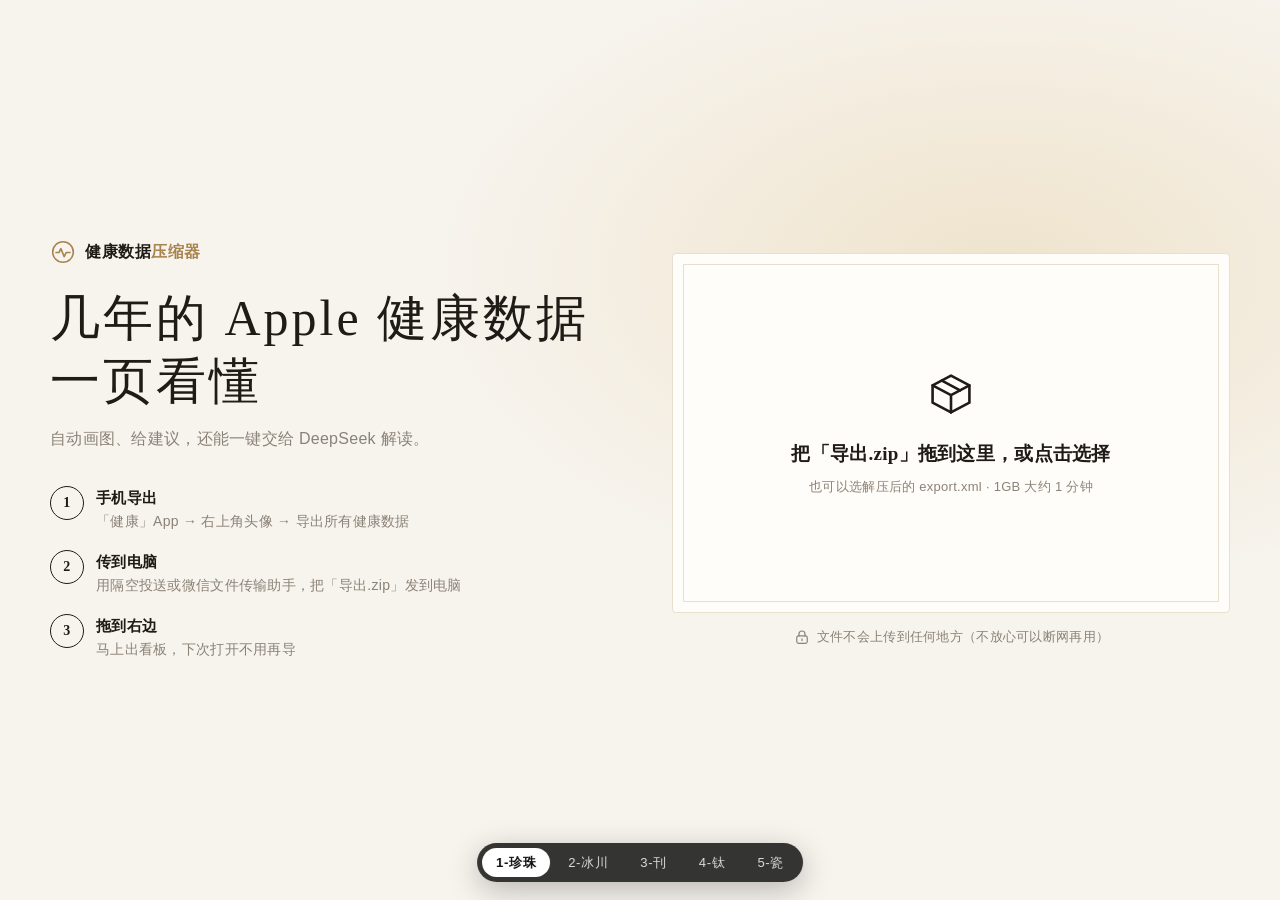
==== design/款式1-珍珠.html @ 2c6332db "图标全部换成自绘 SVG；颜色/字体抽成主题变量；建议区规律卡移到左栏补空白；design/ 出 5 款浅色风格预览（珍珠/冰川/刊/钛/瓷） Co-Authored-By: Claude Opus " ====
<!DOCTYPE html>
<html lang="zh-CN">
<head>
<meta charset="UTF-8">
<meta name="viewport" content="width=device-width, initial-scale=1">
<title>健康数据压缩器 · 我的健康看板</title>
<style>
  /* 主题变量：换风格只改这一段（design/ 里的 5 款就是覆盖这些变量和少量结构） */
  :root {
    --bg:#f5f5f7; --panel:#fff; --tile:#f5f5f7; --ink:#1d1d1f; --sub:#6e6e73; --mute:#aeaeb2; --line:#e5e5ea;
    --accent:#ff2d55; --on-accent:#fff; --accent-soft:#ffe8ee; --accent-ink:#d6204a;
    --data:#2f6fdb; --good:#1f9d55; --good-ink:#177a43; --good-soft:#e3f4ea; --warn:#f0a020; --bad:#d4382c; --bad-ink:#c0352b; --bad-soft:#fde8e6;
    --grid:#e2e2e8; --band:rgba(255,255,255,.7); --track:#e2e2e8; --flat-soft:#e9e9ee;
    --r:16px; --r2:12px; --rb:9px; --shadow:0 1px 3px rgba(0,0,0,.05); --border:0 solid transparent;
    --font:-apple-system,BlinkMacSystemFont,"PingFang SC","Microsoft YaHei",sans-serif;
    --display:var(--font); --num:var(--font); --num-w:700; --h-w:700;
    --topbg:rgba(245,245,247,.88); --side-bg:#fff; --side:248px; --tip:#1d1d1f;
  }
  * { box-sizing:border-box; }
  html { scroll-behavior:smooth; }
  body { margin:0; background:var(--bg); color:var(--ink); font:14px/1.6 var(--font); -webkit-font-smoothing:antialiased; }
  .hide { display:none !important; }
  .ic { display:inline-block; width:18px; height:18px; fill:none; stroke:currentColor; stroke-width:1.6; stroke-linecap:round; stroke-linejoin:round; flex:none; vertical-align:-4px; }
  .logo { display:flex; align-items:center; gap:9px; font-size:16px; font-weight:var(--h-w); letter-spacing:.5px; font-family:var(--display); }
  .logo .ic { width:26px; height:26px; color:var(--accent); stroke-width:1.5; }
  .logo span { color:var(--accent); }
  .num { font-family:var(--num); font-variant-numeric:tabular-nums; }
  button, .btn { font:inherit; font-weight:600; border:1px solid var(--accent); border-radius:var(--rb); padding:8px 16px; cursor:pointer; background:var(--accent); color:var(--on-accent); text-decoration:none; white-space:nowrap; display:inline-flex; align-items:center; gap:7px; }
  .btn.ghost, button.ghost { background:transparent; color:var(--ink); border-color:var(--line); }
  button .ic, .btn .ic { width:16px; height:16px; }
  select { font:inherit; padding:6px 10px; border-radius:var(--rb); border:1px solid var(--line); background:var(--panel); color:var(--ink); }
  .eb { display:none; }

  /* ---------- 导入页：左边说明，右边拖放区 ---------- */
  #landing { min-height:100vh; display:grid; place-items:center; padding:40px; background:var(--bg); }
  .land { width:min(1180px,100%); display:grid; grid-template-columns:1fr 1fr; gap:64px; align-items:center; }
  .land h1 { font-size:42px; line-height:1.25; margin:22px 0 14px; letter-spacing:.5px; font-family:var(--display); font-weight:var(--h-w); }
  .lead { color:var(--sub); font-size:16px; margin:0 0 34px; }
  .steps { margin:0; padding:0; list-style:none; counter-reset:s; display:grid; gap:18px; }
  .steps li { counter-increment:s; display:grid; grid-template-columns:32px 1fr; gap:14px; color:var(--sub); }
  .steps li::before { content:counter(s); width:32px; height:32px; border-radius:50%; border:1px solid var(--accent); color:var(--accent); display:grid; place-items:center; font-weight:600; font-family:var(--num); }
  .steps b { color:var(--ink); display:block; font-size:15px; }
  #drop { border:1.5px dashed var(--line); border-radius:var(--r); min-height:360px; display:grid; place-content:center; justify-items:center; text-align:center; gap:8px; cursor:pointer; transition:.2s; background:var(--panel); padding:30px; box-shadow:var(--shadow); }
  #drop:hover, #drop.over { border-color:var(--accent); background:var(--accent-soft); }
  #drop .ic { width:52px; height:52px; stroke-width:1.2; color:var(--accent); margin-bottom:8px; }
  #drop .big { font-size:19px; font-weight:600; }
  #drop .small { color:var(--sub); font-size:13px; }
  .privacy { font-size:13px; color:var(--sub); text-align:center; margin-top:14px; display:flex; justify-content:center; align-items:center; gap:6px; }
  .privacy a { color:var(--ink); }
  .err { color:var(--bad-ink); background:var(--bad-soft); border-radius:var(--r2); padding:14px 18px; margin-top:14px; display:none; }
  #prog { background:var(--panel); border:var(--border); border-radius:var(--r); padding:28px; box-shadow:var(--shadow); }
  #prog h2 { margin:0; font-size:18px; }
  .bar { height:6px; background:var(--track); border-radius:3px; overflow:hidden; margin:16px 0 8px; }
  .bar i { display:block; height:100%; width:0; background:var(--accent); transition:width .2s; }
  #progText { font-size:13px; color:var(--sub); font-variant-numeric:tabular-nums; }

  /* ---------- 看板：左侧栏 + 右侧主区 ---------- */
  #result { display:grid; grid-template-columns:var(--side) 1fr; min-height:100vh; }
  .side { position:sticky; top:0; height:100vh; background:var(--side-bg); border-right:1px solid var(--line); padding:24px 16px; display:flex; flex-direction:column; gap:26px; }
  .side nav { display:grid; gap:2px; }
  .side nav a { display:flex; align-items:center; gap:11px; padding:9px 12px; border-radius:var(--rb); color:var(--sub); text-decoration:none; font-weight:500; transition:.15s; }
  .side nav a:hover { color:var(--ink); background:var(--tile); }
  .side nav a.on { background:var(--accent-soft); color:var(--accent-ink); font-weight:600; }
  .side-foot { margin-top:auto; display:grid; gap:14px; }
  .stats { display:grid; grid-template-columns:1fr 1fr; gap:8px; }
  .stat { background:var(--tile); border-radius:var(--r2); padding:8px 10px; }
  .stat .v { font-size:16px; font-weight:var(--num-w); font-family:var(--num); font-variant-numeric:tabular-nums; }
  .stat .l { font-size:11px; color:var(--sub); }
  .memo { display:grid; gap:4px; font-size:12px; color:var(--sub); }
  .memo span { display:flex; gap:6px; align-items:flex-start; }
  .memo .ic { width:14px; height:14px; margin-top:2px; }
  .memo a { color:var(--ink); font-weight:600; }

  .main { min-width:0; padding:0 28px 40px; }
  .top { position:sticky; top:0; z-index:5; display:flex; justify-content:space-between; align-items:center; gap:20px; padding:18px 0 14px; background:var(--topbg); backdrop-filter:blur(14px); -webkit-backdrop-filter:blur(14px); }
  .tt { font-size:22px; margin:0; font-family:var(--display); font-weight:var(--h-w); }
  .top .sub { color:var(--sub); font-size:13px; }
  .tools { display:flex; align-items:center; gap:10px; }
  .range { display:flex; align-items:center; gap:8px; color:var(--sub); }
  section.card { background:var(--panel); border:var(--border); border-radius:var(--r); padding:22px 24px; margin-bottom:18px; box-shadow:var(--shadow); scroll-margin-top:80px; }
  .sh { display:flex; align-items:baseline; gap:14px; flex-wrap:wrap; margin-bottom:16px; }
  h2 { font-size:17px; margin:0; font-family:var(--display); font-weight:var(--h-w); }
  .cap { font-size:12px; color:var(--sub); }
  .duo { display:grid; grid-template-columns:2fr 1fr; gap:18px; }
  .duo:has(#sec-sleep.hide), .duo:has(#sec-train.hide) { grid-template-columns:1fr; }

  /* 建议 */
  #advice h3 { font-size:13px; color:var(--sub); font-weight:600; margin:0 0 10px; }
  .adv { display:grid; grid-template-columns:1fr 340px; gap:20px; align-items:start; }
  .adv-main { display:grid; gap:18px; min-width:0; }
  .row3 { display:grid; grid-template-columns:repeat(auto-fit,minmax(220px,1fr)); gap:12px; }
  .ad { background:var(--tile); border-radius:var(--r2); padding:16px 18px; border-left:3px solid var(--mute); }
  .ad.bad { border-left-color:var(--bad); background:var(--bad-soft); }
  .ad.warn { border-left-color:var(--warn); }
  .ad.pat { border-left-color:var(--data); }
  .adt { font-weight:600; font-size:15px; display:flex; align-items:center; gap:7px; }
  .adt .ic { color:var(--data); }
  .ad.bad .adt .ic { color:var(--bad); }
  .adb { font-size:28px; font-weight:var(--num-w); font-family:var(--num); font-variant-numeric:tabular-nums; margin-top:4px; line-height:1.3; }
  .ads { font-size:12px; color:var(--sub); }
  .ada { font-size:13px; margin-top:12px; display:flex; gap:7px; align-items:flex-start; }
  .ada .ic { width:15px; height:15px; margin-top:2px; color:var(--accent); }
  .gg { position:relative; height:6px; background:var(--track); border-radius:3px; margin:14px 0 24px; }
  .gg i { position:absolute; left:0; top:0; bottom:0; background:var(--warn); border-radius:3px; }
  .gg b { position:absolute; top:-5px; width:2px; height:16px; background:var(--good); }
  .gg span { position:absolute; top:12px; transform:translateX(-50%); font-size:11px; color:var(--good-ink); white-space:nowrap; }
  .adv-side { display:grid; gap:18px; align-content:start; }
  .li { display:grid; grid-template-columns:8px 1fr auto; gap:10px; align-items:center; padding:10px 12px; background:var(--tile); border-radius:var(--r2); margin-bottom:6px; }
  .li > i { width:7px; height:7px; border-radius:50%; background:var(--warn); }
  .li.good > i { background:var(--good); }
  .li b { display:block; font-size:13px; font-weight:600; }
  .li span { font-size:12px; color:var(--sub); }
  .li em { font-style:normal; font-weight:var(--num-w); font-family:var(--num); font-variant-numeric:tabular-nums; }
  .li.good em { color:var(--good-ink); }
  .pats { display:grid; grid-template-columns:repeat(auto-fit,minmax(300px,1fr)); gap:12px; }
  .pg { display:grid; grid-template-columns:auto 1fr 1fr; gap:6px 10px; align-items:center; margin-top:10px; font-size:13px; }
  .pg .dl { display:block; font-size:11px; color:var(--data); font-weight:600; }
  .pg b { font-size:12px; color:var(--sub); font-weight:500; }
  .pb { position:relative; height:22px; background:var(--track); border-radius:5px; overflow:hidden; }
  .pb i { position:absolute; left:0; top:0; bottom:0; background:var(--mute); }
  .pb.win i { background:var(--data); }
  .pb em { position:absolute; left:8px; top:2px; font-style:normal; font-weight:600; font-size:12px; color:#fff; text-shadow:0 0 3px rgba(0,0,0,.3); font-family:var(--num); }

  /* 趋势 */
  .lg { display:inline-flex; align-items:center; gap:6px; margin-right:12px; }
  .lg i { display:inline-block; width:20px; }
  .l-thick { border-top:3px solid var(--data); }
  .l-thin { border-top:1.5px solid var(--data); opacity:.4; }
  .l-dash { border-top:2px dashed var(--good); }
  .trends { display:grid; grid-template-columns:repeat(3,minmax(0,1fr)); gap:12px; }
  .m { background:var(--tile); border-radius:var(--r2); padding:16px 16px 6px; min-width:0; }
  .mh { display:flex; justify-content:space-between; align-items:flex-start; gap:8px; }
  .mh b { font-size:15px; font-weight:600; }
  .u { font-size:12px; color:var(--sub); margin-left:6px; }
  .badge { font-size:12px; font-weight:600; padding:2px 9px; border-radius:20px; white-space:nowrap; }
  .badge.good { background:var(--good-soft); color:var(--good-ink); }
  .badge.bad { background:var(--bad-soft); color:var(--bad-ink); }
  .badge.flat { background:var(--flat-soft); color:var(--sub); }
  .big { font-size:28px; font-weight:var(--num-w); font-family:var(--num); font-variant-numeric:tabular-nums; margin:6px 0 2px; line-height:1.3; }
  .big span { font-size:12px; font-weight:400; color:var(--sub); margin-left:6px; font-family:var(--font); }
  .big small { display:block; font-size:12px; font-weight:400; color:var(--sub); font-family:var(--font); }
  .plot, #sleepPlot { width:100%; }
  svg { display:block; overflow:visible; }
  svg .ax { font-size:11px; fill:var(--sub); font-family:var(--font); }
  svg .yr { font-size:12px; font-weight:600; fill:var(--ink); font-family:var(--num); }
  svg .nd { font-size:12px; fill:var(--mute); }
  .tgl { font-size:12px; color:var(--good-ink); display:flex; align-items:center; gap:6px; margin-top:2px; }
  .tgl i { width:18px; border-top:2px dashed var(--good); }

  /* 训练 */
  .tr { display:grid; grid-template-columns:92px 1fr auto; align-items:center; gap:10px; padding:6px 0; font-size:13px; }
  .tb { height:10px; background:var(--tile); border-radius:5px; overflow:hidden; }
  .tb i { display:block; height:100%; background:var(--data); border-radius:5px; }
  .tv { color:var(--sub); font-size:12px; font-variant-numeric:tabular-nums; }
  .tv b { color:var(--ink); font-family:var(--num); }

  /* AI */
  .ai { display:grid; grid-template-columns:1fr auto; gap:16px; align-items:center; }
  .btns { display:flex; flex-wrap:wrap; gap:10px; }
  .opts { display:flex; flex-wrap:wrap; gap:10px 22px; align-items:center; margin-bottom:12px; }
  .opts label { display:flex; align-items:center; gap:6px; cursor:pointer; }
  details { margin-top:14px; }
  summary { cursor:pointer; color:var(--sub); margin-bottom:12px; }
  textarea { width:100%; height:320px; font:12px/1.5 ui-monospace,Menlo,monospace; border:1px solid var(--line); border-radius:var(--r2); padding:12px; resize:vertical; background:var(--tile); color:var(--ink); }
  #tip { position:fixed; display:none; pointer-events:none; background:var(--tip); color:#fff; font-size:12px; line-height:1.6; padding:7px 11px; border-radius:8px; z-index:9; box-shadow:0 4px 14px rgba(0,0,0,.18); }

  /* 窄屏退回单栏 */
  @media (max-width:1100px) {
    .land, .adv, .duo, .ai, .pats { grid-template-columns:1fr; }
    .trends { grid-template-columns:repeat(auto-fill,minmax(320px,1fr)); }
    #result { display:block; }
    .side { position:static; height:auto; flex-direction:row; flex-wrap:wrap; align-items:center; border-right:0; border-bottom:1px solid var(--line); }
    .side nav { display:none; }
    .side-foot { margin:0; }
    .top { position:static; flex-wrap:wrap; }
    .main { padding:0 14px 30px; }
  }
</style>
<style>
/* 款式 1 · 珍珠：象牙白 + 香槟金，宋体标题，Didot 数字，发丝线，不要阴影 */
:root {
  --bg:#f7f4ee; --panel:#fffdf9; --tile:#f6f1e8; --ink:#1f1b16; --sub:#8b8276; --mute:#cdc3b2; --line:#e8dfcf;
  --accent:#1f1b16; --on-accent:#f7f4ee; --accent-soft:#f1e8d8; --accent-ink:#8a6a3b;
  --data:#a8844f; --good:#5f7f5f; --good-ink:#4c6a4c; --good-soft:#e9eee3; --warn:#c79a55; --bad:#a0473a; --bad-ink:#8e3b30; --bad-soft:#f7ebe6;
  --grid:#eee6d8; --band:rgba(255,255,255,.6); --track:#ece4d6; --flat-soft:#f0ebe2;
  --r:4px; --r2:2px; --rb:0; --shadow:none; --border:1px solid var(--line);
  --display:"Songti SC","STSong","Noto Serif SC",serif; --num:"Didot","Bodoni 72",serif; --num-w:400; --h-w:600;
  --topbg:rgba(247,244,238,.92); --side-bg:#fffdf9; --tip:#1f1b16; --side:240px;
}
body { letter-spacing:.02em; }
.eb { display:block; width:100%; font:500 10px/1 "Avenir Next","Helvetica Neue",sans-serif; letter-spacing:.32em; text-transform:uppercase; color:var(--accent-ink); margin-bottom:2px; }
.logo { font-weight:600; }
.logo span, .logo .ic { color:var(--data); }
button, .btn { letter-spacing:.12em; font-weight:500; padding:9px 20px; }
.btn.ghost, button.ghost { border-color:var(--ink); }
.side { padding:34px 22px; }
.side nav a { border-radius:0; padding:10px 0 10px 14px; border-left:1px solid transparent; letter-spacing:.06em; }
.side nav a:hover { background:none; }
.side nav a.on { background:none; color:var(--ink); border-left-color:var(--data); }
.side nav a.on .ic { color:var(--data); }
.stat { background:none; border-top:1px solid var(--line); border-radius:0; padding:8px 0; }
.stat .v { font-size:20px; }
.main { padding:0 44px 56px; }
.top { padding:30px 0 22px; border-bottom:1px solid var(--line); margin-bottom:26px; }
.tt { font-size:30px; font-weight:500; letter-spacing:.08em; }
section.card { padding:34px 36px; margin-bottom:26px; }
h2 { font-size:22px; font-weight:500; letter-spacing:.06em; }
.sh { margin-bottom:24px; }
.ad { background:var(--panel); border:1px solid var(--line); border-top:2px solid var(--mute); padding:20px 22px; }
.ad.warn { border-top-color:var(--warn); }
.ad.bad { border-top-color:var(--bad); background:var(--bad-soft); }
.ad.pat { border-top-color:var(--data); }
.adt { font-family:var(--display); font-size:16px; font-weight:500; }
.adb { font-size:38px; }
.li { background:none; border-bottom:1px solid var(--line); border-radius:0; padding:12px 2px; margin:0; }
.m { background:var(--panel); border:1px solid var(--line); padding:20px 20px 8px; }
.mh b { font-family:var(--display); font-weight:500; font-size:16px; }
.big { font-size:36px; }
.badge { border-radius:0; letter-spacing:.06em; font-weight:500; }
.trends { gap:16px; }
.tb { height:4px; } .tb i { border-radius:0; }
.pb { border-radius:0; height:20px; }
#landing { background:radial-gradient(900px 520px at 78% 30%, #efe3cc 0, transparent 65%), var(--bg); }
.land h1 { font-size:50px; font-weight:500; letter-spacing:.06em; }
#drop { border:1px solid var(--line); outline:1px solid var(--line); outline-offset:-12px; }
</style>
</head>
<body>
<!-- 自己画的线条图标，currentColor 跟随文字颜色 -->
<svg width="0" height="0" style="position:absolute" aria-hidden="true"><defs>
  <symbol id="i-logo" viewBox="0 0 24 24"><circle cx="12" cy="12" r="9.5"/><path d="M5.5 12.5h2.8l1.7-3.6 3.1 7.4 1.8-3.8h3.6"/></symbol>
  <symbol id="i-advice" viewBox="0 0 24 24"><path d="M11 3.5l1.8 4.9 4.9 1.8-4.9 1.8L11 16.9l-1.8-4.9-4.9-1.8 4.9-1.8z"/><path d="M18 15.5v5M15.5 18h5"/></symbol>
  <symbol id="i-trend" viewBox="0 0 24 24"><path d="M4 4v16h16"/><path d="M7.5 15.5l3.5-4.2 3 2.6 5-6.4"/><path d="M15.4 7.5H19v3.6"/></symbol>
  <symbol id="i-sleep" viewBox="0 0 24 24"><path d="M19.5 14.6A8 8 0 0 1 9.4 4.5a8 8 0 1 0 10.1 10.1z"/><path d="M15.5 4h3.5l-3.5 4h3.5"/></symbol>
  <symbol id="i-train" viewBox="0 0 24 24"><path d="M12 3.5A8.5 8.5 0 1 1 3.5 12"/><path d="M12 7.2A4.8 4.8 0 1 1 7.2 12"/><circle cx="12" cy="12" r="1.2"/></symbol>
  <symbol id="i-ai" viewBox="0 0 24 24"><path d="M20 12a8 8 0 0 1-11.7 7.1L4 20l1-4.1A8 8 0 1 1 20 12z"/><path d="M12 8.2l.9 2.5 2.5.9-2.5.9-.9 2.5-.9-2.5-2.5-.9 2.5-.9z"/></symbol>
  <symbol id="i-box" viewBox="0 0 24 24"><path d="M3.5 8L12 3.5 20.5 8v8L12 20.5 3.5 16z"/><path d="M3.5 8L12 12.5 20.5 8M12 12.5v8"/><path d="M7.8 5.8l8.4 4.5"/></symbol>
  <symbol id="i-lock" viewBox="0 0 24 24"><rect x="5" y="10.5" width="14" height="10" rx="2.5"/><path d="M8 10.5V8a4 4 0 0 1 8 0v2.5M12 14.5v2.2"/></symbol>
  <symbol id="i-save" viewBox="0 0 24 24"><ellipse cx="12" cy="6" rx="7" ry="2.6"/><path d="M5 6v12c0 1.4 3.1 2.6 7 2.6s7-1.2 7-2.6V6M5 12c0 1.4 3.1 2.6 7 2.6s7-1.2 7-2.6"/></symbol>
  <symbol id="i-warn" viewBox="0 0 24 24"><path d="M12 4l9 15.5H3z"/><path d="M12 10v4.2M12 16.9v.1"/></symbol>
  <symbol id="i-go" viewBox="0 0 24 24"><path d="M5 12h13M13 7l5 5-5 5"/></symbol>
  <symbol id="i-pattern" viewBox="0 0 24 24"><path d="M4 20h16M7.5 20v-6M11.5 20V8M15.5 20v-8.5M19 20V5"/></symbol>
  <symbol id="i-copy" viewBox="0 0 24 24"><rect x="8.5" y="8.5" width="11" height="11" rx="2"/><path d="M15.5 8.5V6A1.5 1.5 0 0 0 14 4.5H6A1.5 1.5 0 0 0 4.5 6v8A1.5 1.5 0 0 0 6 15.5h2.5"/></symbol>
  <symbol id="i-ext" viewBox="0 0 24 24"><path d="M10.5 5H6a1 1 0 0 0-1 1v12a1 1 0 0 0 1 1h12a1 1 0 0 0 1-1v-4.5"/><path d="M14 4h6v6M20 4l-9 9"/></symbol>
  <symbol id="i-down" viewBox="0 0 24 24"><path d="M12 4v11M7.5 10.5L12 15l4.5-4.5M5 19.5h14"/></symbol>
  <symbol id="i-check" viewBox="0 0 24 24"><path d="M5 12.5l4.5 4.5L19 7.5"/></symbol>
  <symbol id="i-back" viewBox="0 0 24 24"><path d="M19 12H6M11 7l-5 5 5 5"/></symbol>
</defs></svg>

<!-- 导入页 -->
<div id="landing">
  <div class="land">
    <div>
      <div class="logo"><svg class="ic"><use href="#i-logo"/></svg><div>健康数据<span>压缩器</span></div></div>
      <h1>几年的 Apple 健康数据<br>一页看懂</h1>
      <p class="lead">自动画图、给建议，还能一键交给 DeepSeek 解读。</p>
      <ol class="steps">
        <li><div><b>手机导出</b>「健康」App → 右上角头像 → 导出所有健康数据</div></li>
        <li><div><b>传到电脑</b>用隔空投送或微信文件传输助手，把「导出.zip」发到电脑</div></li>
        <li><div><b>拖到右边</b>马上出看板，下次打开不用再导</div></li>
      </ol>
    </div>
    <div>
      <div id="pick">
        <div id="drop">
          <svg class="ic"><use href="#i-box"/></svg>
          <div class="big">把「导出.zip」拖到这里，或点击选择</div>
          <div class="small">也可以选解压后的 export.xml · 1GB 大约 1 分钟</div>
        </div>
        <input type="file" id="file" accept=".zip,.xml" hidden>
        <div class="privacy"><svg class="ic"><use href="#i-lock"/></svg>文件不会上传到任何地方（不放心可以断网再用）</div>
        <div class="privacy hide" id="back"><a href="#" id="backLink"><svg class="ic"><use href="#i-back"/></svg> 不换了，回到上次的看板</a></div>
      </div>
      <div class="hide" id="prog">
        <h2>正在读取…</h2>
        <div class="bar"><i id="barI"></i></div>
        <div id="progText">准备中</div>
      </div>
      <div class="err" id="err"></div>
    </div>
  </div>
</div>

<!-- 看板 -->
<div id="result" class="hide">
  <aside class="side">
    <div class="logo"><svg class="ic"><use href="#i-logo"/></svg><div>健康数据<span>压缩器</span></div></div>
    <nav id="nav">
      <a href="#sec-advice" class="on"><svg class="ic"><use href="#i-advice"/></svg><span>给你的建议</span></a>
      <a href="#sec-trend"><svg class="ic"><use href="#i-trend"/></svg><span>这几年的变化</span></a>
      <a href="#sec-sleep"><svg class="ic"><use href="#i-sleep"/></svg><span>几点睡几点醒</span></a>
      <a href="#sec-train"><svg class="ic"><use href="#i-train"/></svg><span>常做的训练</span></a>
      <a href="#sec-ai"><svg class="ic"><use href="#i-ai"/></svg><span>让 AI 解读</span></a>
    </nav>
    <div class="side-foot">
      <div class="stats" id="stats"></div>
      <div class="memo" id="memo"></div>
    </div>
  </aside>

  <main class="main">
    <header class="top">
      <div><div class="eb">Health Report</div><h1 class="tt">我的健康看板</h1><div class="sub" id="who"></div></div>
      <div class="tools">
        <label class="range">时间范围 <select id="optRange">
          <option value="0">全部</option><option value="3">最近 3 年</option>
          <option value="2">最近 2 年</option><option value="1">最近 1 年</option>
        </select></label>
        <button id="copyTop"><svg class="ic"><use href="#i-copy"/></svg>复制给 AI</button>
        <a class="btn ghost" href="https://chat.deepseek.com/" target="_blank" rel="noopener">打开 DeepSeek<svg class="ic"><use href="#i-ext"/></svg></a>
      </div>
    </header>

    <section class="card" id="sec-advice">
      <div class="sh"><div class="eb">01 · Advice</div><h2>给你的建议</h2><span class="cap">按你的数据和常见健康建议自动算出，不联网，不是医疗诊断</span></div>
      <div id="advice"></div>
    </section>

    <section class="card" id="sec-trend">
      <div class="sh"><div class="eb">02 · Trends</div><h2>这几年的变化</h2>
        <span class="cap"><span class="lg"><i class="l-thick"></i>走势（3 个月平均）</span><span class="lg"><i class="l-thin"></i>每月</span><span class="lg"><i class="l-dash"></i>建议值</span>图下数字 = 全年平均 · 鼠标移上去看每个月</span></div>
      <div class="trends" id="trends"></div>
    </section>

    <div class="duo">
      <section class="card" id="sec-sleep">
        <div class="sh"><div class="eb">03 · Sleep</div><h2>几点睡、几点醒</h2><span class="cap">每根柱子 = 那个月平均从几点睡到几点醒，越整齐越规律</span></div>
        <div id="sleepPlot"></div>
      </section>
      <section class="card" id="sec-train">
        <div class="sh"><div class="eb">04 · Training</div><h2>常做的训练</h2></div>
        <div id="train"></div>
      </section>
    </div>

    <section class="card" id="sec-ai">
      <div class="ai">
        <div><div class="eb">05 · AI</div><h2>让 AI 帮你解读</h2><div class="cap">上面的数据已经整理成一段文字，复制后粘贴给 DeepSeek，它会按固定格式写解读</div></div>
        <div class="btns">
          <button id="copy"><svg class="ic"><use href="#i-copy"/></svg>复制给 AI 的文字</button>
          <a class="btn ghost" href="https://chat.deepseek.com/" target="_blank" rel="noopener">打开 DeepSeek<svg class="ic"><use href="#i-ext"/></svg></a>
          <button class="ghost" id="save"><svg class="ic"><use href="#i-down"/></svg>下载为 txt</button>
        </div>
      </div>
      <details>
        <summary>看看这段文字 · <span id="size"></span></summary>
        <div class="opts">
          <label>明细 <select id="optGran"><option value="month">按月</option><option value="week">按周</option></select></label>
          <label><input type="checkbox" id="optFull"> 全部指标</label>
          <label><input type="checkbox" id="optProfile" checked> 带上性别和年龄</label>
          <label><input type="checkbox" id="optPrompt" checked> 附上分析要求</label>
        </div>
        <textarea id="out" readonly></textarea>
      </details>
    </section>
  </main>
</div>
<div id="tip"></div>
<div id="pickTheme" style="position:fixed;left:50%;bottom:18px;transform:translateX(-50%);z-index:20;display:flex;gap:4px;padding:5px;border-radius:999px;background:rgba(20,20,20,.86);backdrop-filter:blur(10px);font:13px/1 -apple-system,'PingFang SC',sans-serif;box-shadow:0 8px 30px rgba(0,0,0,.25)"><a href="%E6%AC%BE%E5%BC%8F1-%E7%8F%8D%E7%8F%A0.html" style="padding:8px 14px;border-radius:999px;text-decoration:none;letter-spacing:.05em;background:#fff;color:#111;font-weight:600">1-珍珠</a><a href="%E6%AC%BE%E5%BC%8F2-%E5%86%B0%E5%B7%9D.html" style="padding:8px 14px;border-radius:999px;text-decoration:none;letter-spacing:.05em;color:#ddd">2-冰川</a><a href="%E6%AC%BE%E5%BC%8F3-%E5%88%8A.html" style="padding:8px 14px;border-radius:999px;text-decoration:none;letter-spacing:.05em;color:#ddd">3-刊</a><a href="%E6%AC%BE%E5%BC%8F4-%E9%92%9B.html" style="padding:8px 14px;border-radius:999px;text-decoration:none;letter-spacing:.05em;color:#ddd">4-钛</a><a href="%E6%AC%BE%E5%BC%8F5-%E7%93%B7.html" style="padding:8px 14px;border-radius:999px;text-decoration:none;letter-spacing:.05em;color:#ddd">5-瓷</a></div>

<script>
// CORE-BEGIN 解析与汇总（不碰 DOM，可在 Node 里测试）
const HD = (() => {
  // 取「每天平均」的指标
  const AVG = {
    HKQuantityTypeIdentifierRestingHeartRate: 'rhr',
    HKQuantityTypeIdentifierHeartRateVariabilitySDNN: 'hrv',
    HKQuantityTypeIdentifierWalkingHeartRateAverage: 'whr',
    HKQuantityTypeIdentifierVO2Max: 'vo2',
    HKQuantityTypeIdentifierHeartRateRecoveryOneMinute: 'hrr',
    HKQuantityTypeIdentifierRespiratoryRate: 'resp',
    HKQuantityTypeIdentifierOxygenSaturation: 'spo2',
    HKQuantityTypeIdentifierAppleSleepingWristTemperature: 'wtemp',
    HKQuantityTypeIdentifierBodyMass: 'weight',
    HKQuantityTypeIdentifierBodyFatPercentage: 'fat',
  };
  // 取「每天累加」的指标：手机和手表会重复记录，按来源分别累加后取最大的那个
  const SUM = {
    HKQuantityTypeIdentifierStepCount: 'steps',
    HKQuantityTypeIdentifierActiveEnergyBurned: 'kcalR',
    HKQuantityTypeIdentifierAppleExerciseTime: 'exR',
    HKQuantityTypeIdentifierTimeInDaylight: 'daylight',
  };
  const ASLEEP = new Set(['AsleepCore', 'AsleepDeep', 'AsleepREM', 'AsleepUnspecified', 'Asleep']);

  // core = 默认只放这些；hint 写在「每年平均」里，人和 AI 都能看懂
  const COLS = [
    { k: 'rhr', core: 1, label: '静息心率', unit: '次/分', d: 1, hint: '越低越好' },
    { k: 'hrv', core: 1, label: 'HRV', unit: '毫秒', d: 0, hint: '越高越好，反映身体恢复' },
    { k: 'whr', label: '步行心率', unit: '次/分', d: 1, hint: '越低越好' },
    { k: 'vo2', core: 1, label: '最大摄氧量', unit: '毫升/公斤/分', d: 1, hint: '心肺耐力，越高越好' },
    { k: 'hrr', label: '心率恢复', unit: '次/分', d: 0, hint: '运动后 1 分钟心率降多少，越大越好' },
    { k: 'sleep', core: 1, label: '睡眠', unit: '小时/晚', d: 1, hint: '真正睡着的时长' },
    { k: 'deep', core: 1, label: '深睡', unit: '分钟/晚', d: 0 },
    { k: 'rem', label: 'REM睡眠', unit: '分钟/晚', d: 0 },
    { k: 'awake', label: '夜醒', unit: '分钟/晚', d: 0 },
    { k: 'bed', core: 1, label: '入睡', fmt: 'clock', hint: '平均时刻' },
    { k: 'wake', core: 1, label: '醒来', fmt: 'clock', hint: '平均时刻' },
    { k: 'bedSd', core: 1, src: 'bed', agg: 'sd', label: '入睡波动', unit: '分钟', d: 0, hint: '越小作息越规律' },
    { k: 'steps', core: 1, label: '步数', unit: '步/天', d: 0 },
    { k: 'kcal', label: '活动能量', unit: '千卡/天', d: 0, hint: '红环' },
    { k: 'ex', core: 1, label: '锻炼', unit: '分钟/天', d: 0, hint: '绿环，中等强度以上' },
    { k: 'stand', label: '站立', unit: '小时/天', d: 1, hint: '蓝环' },
    { k: 'daylight', label: '日照', unit: '分钟/天', d: 0 },
    { k: 'wkN', core: 1, agg: 'rate', label: '训练', unit: '次/周', d: 1 },
    { k: 'wkMin', agg: 'rate', label: '训练时长', unit: '分钟/周', d: 0 },
    { k: 'resp', label: '呼吸率', unit: '次/分', d: 1 },
    { k: 'spo2', label: '血氧', unit: '%', d: 1 },
    { k: 'wtemp', label: '腕温偏差', unit: '°C', d: 2, hint: '相对个人基线' },
    { k: 'weight', core: 1, label: '体重', unit: '公斤', d: 1 },
    { k: 'fat', label: '体脂率', unit: '%', d: 1 },
  ];
  const DATA_KEYS = ['rhr', 'hrv', 'sleep', 'steps', 'kcal', 'ex', 'vo2', 'weight'];
  const WATCH_KEYS = ['rhr', 'hrv', 'sleep', 'kcal', 'ex', 'stand', 'wkN'];

  const WORKOUT = {
    Running: '跑步', Walking: '步行', Cycling: '骑行', Hiking: '徒步', Swimming: '游泳', Yoga: '瑜伽', Pilates: '普拉提',
    TraditionalStrengthTraining: '力量训练', FunctionalStrengthTraining: '功能性力量训练', CoreTraining: '核心训练',
    HighIntensityIntervalTraining: '高强度间歇训练', MixedCardio: '混合有氧', Elliptical: '椭圆机', Rowing: '划船',
    StairClimbing: '爬楼梯', Stairs: '爬楼梯', JumpRope: '跳绳', Dance: '舞蹈', SocialDance: '舞蹈', CardioDance: '有氧舞蹈',
    Badminton: '羽毛球', Basketball: '篮球', Soccer: '足球', TableTennis: '乒乓球', Tennis: '网球', Golf: '高尔夫',
    MindAndBody: '身心训练', Flexibility: '柔韧训练', Cooldown: '放松整理', Boxing: '拳击', Kickboxing: '搏击',
    MartialArts: '武术', Climbing: '攀岩', SnowSports: '雪上运动', DownhillSkiing: '滑雪', Snowboarding: '单板滑雪',
    Taichi: '太极', SwimBikeRun: '铁人三项', Barre: '芭蕾塑形', Other: '其他',
  };

  function attr(line, name) {
    const k = ' ' + name + '="';
    const i = line.indexOf(k);
    if (i < 0) return null;
    const s = i + k.length;
    return line.slice(s, line.indexOf('"', s));
  }
  // "2023-01-01 23:30:00 +0800" → 按当地钟面时间算的毫秒数（不做时区换算，出差时也按当地作息算）
  function wall(s) {
    return Date.UTC(+s.slice(0, 4), +s.slice(5, 7) - 1, +s.slice(8, 10), +s.slice(11, 13), +s.slice(14, 16), +s.slice(17, 19));
  }
  const iso = t => new Date(t).toISOString().slice(0, 10);
  const dayMs = 864e5;

  function conv(key, unit, v) {
    if (key === 'spo2' || key === 'fat') return v <= 1.5 ? v * 100 : v;
    if (key === 'weight') return unit === 'lb' ? v * 0.45359237 : unit === 'g' ? v / 1000 : v;
    if (key === 'kcalR') return unit === 'kJ' ? v / 4.184 : v;
    if (key === 'wtemp') return unit === 'degF' ? v * 5 / 9 : v;
    return v;
  }

  // ---------- 读文件：zip 里直接流式解压 export.xml，不需要先解压 ----------
  async function view(file, a, b) { return new DataView(await file.slice(a, b).arrayBuffer()); }

  async function openExport(file) {
    const head = await view(file, 0, 4);
    if (head.byteLength < 4 || head.getUint32(0, true) !== 0x04034b50) {
      return { stream: file.stream(), total: file.size, method: 0 };
    }
    if (typeof DecompressionStream === 'undefined') throw new Error('NO_DECOMPRESS');
    const tailStart = Math.max(0, file.size - 65557);
    const tail = await view(file, tailStart, file.size);
    let eocd = -1;
    for (let i = tail.byteLength - 22; i >= 0; i--) if (tail.getUint32(i, true) === 0x06054b50) { eocd = i; break; }
    if (eocd < 0) throw new Error('BAD_ZIP');
    let cdSize = tail.getUint32(eocd + 12, true), cdOff = tail.getUint32(eocd + 16, true);
    if (eocd >= 20 && tail.getUint32(eocd - 20, true) === 0x07064b50) {
      const z64 = Number(tail.getBigUint64(eocd - 20 + 8, true));
      const z = await view(file, z64, z64 + 56);
      if (z.getUint32(0, true) === 0x06064b50) {
        cdSize = Number(z.getBigUint64(40, true));
        cdOff = Number(z.getBigUint64(48, true));
      }
    }
    const cd = await view(file, cdOff, cdOff + cdSize);
    const dec = new TextDecoder();
    let p = 0, hit = null;
    while (p + 46 <= cd.byteLength && cd.getUint32(p, true) === 0x02014b50) {
      const method = cd.getUint16(p + 10, true);
      let comp = cd.getUint32(p + 20, true), size = cd.getUint32(p + 24, true), off = cd.getUint32(p + 42, true);
      const nLen = cd.getUint16(p + 28, true), xLen = cd.getUint16(p + 30, true), cLen = cd.getUint16(p + 32, true);
      const name = dec.decode(new Uint8Array(cd.buffer, p + 46, nLen));
      if (/(^|\/)export\.xml$/.test(name)) {
        for (let q = p + 46 + nLen, xe = q + xLen; q + 4 <= xe;) {
          const id = cd.getUint16(q, true), len = cd.getUint16(q + 2, true);
          if (id === 1) { // ZIP64：超过 4GB 的字段放在这里
            let r = q + 4;
            if (size === 0xffffffff) { size = Number(cd.getBigUint64(r, true)); r += 8; }
            if (comp === 0xffffffff) { comp = Number(cd.getBigUint64(r, true)); r += 8; }
            if (off === 0xffffffff) { off = Number(cd.getBigUint64(r, true)); r += 8; }
          }
          q += 4 + len;
        }
        hit = { method, comp, off };
        break;
      }
      p += 46 + nLen + xLen + cLen;
    }
    if (!hit) throw new Error('NO_EXPORT_XML');
    if (hit.method !== 0 && hit.method !== 8) throw new Error('BAD_ZIP');
    const lh = await view(file, hit.off, hit.off + 30);
    const start = hit.off + 30 + lh.getUint16(26, true) + lh.getUint16(28, true);
    return { stream: file.slice(start, start + hit.comp).stream(), total: hit.comp, method: hit.method };
  }

  // ---------- 逐行解析 ----------
  function newState() {
    return { n: 0, days: new Map(), nights: new Map(), workouts: [], dob: null, sex: null, exportDate: null };
  }
  function day(S, key) {
    let d = S.days.get(key);
    if (!d) S.days.set(key, d = { avg: {}, sum: {}, act: null });
    return d;
  }

  function onRecord(S, line) {
    S.n++;
    const type = attr(line, 'type');
    let key = AVG[type];
    if (key) {
      const v = conv(key, attr(line, 'unit'), parseFloat(attr(line, 'value')));
      if (!isFinite(v)) return;
      const a = day(S, attr(line, 'startDate').slice(0, 10)).avg;
      const acc = a[key] || (a[key] = [0, 0]);
      acc[0] += v; acc[1]++;
      return;
    }
    key = SUM[type];
    if (key) {
      const v = conv(key, attr(line, 'unit'), parseFloat(attr(line, 'value')));
      if (!isFinite(v)) return;
      const s = day(S, attr(line, 'startDate').slice(0, 10)).sum;
      const src = attr(line, 'sourceName') || '?';
      const m = s[key] || (s[key] = new Map());
      m.set(src, (m.get(src) || 0) + v);
      return;
    }
    if (type === 'HKCategoryTypeIdentifierSleepAnalysis') onSleep(S, line);
  }

  function onSleep(S, line) {
    const v = (attr(line, 'value') || '').replace('HKCategoryValueSleepAnalysis', '');
    const a = wall(attr(line, 'startDate')), b = wall(attr(line, 'endDate'));
    const mins = (b - a) / 6e4;
    if (!(mins > 0) || mins > 1440) return;
    const h = new Date(a).getUTCHours();
    if (h >= 11 && h < 18) return; // 白天小睡不算进夜间睡眠
    const night = iso(a + 6 * 36e5); // 18 点以后开始的睡眠，算到第二天早上那一晚
    const src = attr(line, 'sourceName') || '?';
    let m = S.nights.get(night);
    if (!m) S.nights.set(night, m = new Map());
    let o = m.get(src);
    if (!o) m.set(src, o = { asleep: 0, deep: 0, rem: 0, awake: 0, staged: false, start: Infinity, end: -Infinity });
    if (ASLEEP.has(v)) {
      o.asleep += mins;
      if (a < o.start) o.start = a;
      if (b > o.end) o.end = b;
      if (v === 'AsleepDeep') { o.deep += mins; o.staged = true; }
      else if (v === 'AsleepREM') { o.rem += mins; o.staged = true; }
      else if (v === 'AsleepCore') o.staged = true;
    } else if (v === 'Awake') o.awake += mins;
  }

  function onWorkout(S, line) {
    const t = (attr(line, 'workoutActivityType') || '').replace('HKWorkoutActivityType', '');
    let dur = parseFloat(attr(line, 'duration'));
    const u = attr(line, 'durationUnit');
    if (u === 's') dur /= 60; else if (u === 'hr') dur *= 60;
    const date = (attr(line, 'startDate') || '').slice(0, 10);
    if (date) S.workouts.push({ date, type: t, min: isFinite(dur) ? dur : 0 });
  }

  function onActivity(S, line) {
    const date = attr(line, 'dateComponents');
    if (!date) return;
    let kcal = parseFloat(attr(line, 'activeEnergyBurned')) || 0;
    if (attr(line, 'activeEnergyBurnedUnit') === 'kJ') kcal /= 4.184;
    const ex = parseFloat(attr(line, 'appleExerciseTime')) || 0;
    const stand = parseFloat(attr(line, 'appleStandHours')) || 0;
    if (kcal > 0 || ex > 0 || stand > 0) day(S, date).act = { kcal, ex, stand }; // 全 0 = 那天没戴表
  }

  function onLine(S, line) {
    let i = 0;
    while (line.charCodeAt(i) === 32 || line.charCodeAt(i) === 9) i++;
    if (line.charCodeAt(i) !== 60) return;
    switch (line.charCodeAt(i + 1)) {
      case 82: if (line.startsWith('<Record ', i)) onRecord(S, line); break;
      case 87: if (line.startsWith('<Workout ', i)) onWorkout(S, line); break;
      case 65: if (line.startsWith('<ActivitySummary ', i)) onActivity(S, line); break;
      case 77:
        if (line.startsWith('<Me ', i)) {
          S.dob = attr(line, 'HKCharacteristicTypeIdentifierDateOfBirth') || null;
          S.sex = { HKBiologicalSexFemale: '女', HKBiologicalSexMale: '男' }[attr(line, 'HKCharacteristicTypeIdentifierBiologicalSex')] || null;
        }
        break;
      case 69: if (line.startsWith('<ExportDate ', i)) S.exportDate = (attr(line, 'value') || '').slice(0, 10) || null; break;
    }
  }

  async function digest(file, onProgress) {
    const src = await openExport(file);
    let read = 0;
    let st = src.stream.pipeThrough(new TransformStream({ transform(c, ctl) { read += c.byteLength; ctl.enqueue(c); } }));
    if (src.method === 8) st = st.pipeThrough(new DecompressionStream('deflate-raw'));
    const reader = st.pipeThrough(new TextDecoderStream()).getReader();
    const S = newState();
    let rest = '', tick = 0;
    for (;;) {
      const { value, done } = await reader.read();
      if (done) break;
      const lines = (rest + value).split('\n');
      rest = lines.pop();
      for (let i = 0; i < lines.length; i++) onLine(S, lines[i]);
      const now = performance.now();
      if (onProgress && now - tick > 120) {
        tick = now;
        onProgress(Math.min(1, read / src.total), S.n);
        await new Promise(r => setTimeout(r, 0));
      }
    }
    if (rest) onLine(S, rest);
    if (!S.n && !S.workouts.length) throw new Error('EMPTY');
    return finalize(S);
  }

  // ---------- 汇总成每天一行 ----------
  function finalize(S) {
    const keys = new Set([...S.days.keys(), ...S.nights.keys(), ...S.workouts.map(w => w.date)]);
    const sorted = [...keys].filter(k => /^\d{4}-\d\d-\d\d$/.test(k)).sort();
    const wk = new Map();
    for (const w of S.workouts) {
      const o = wk.get(w.date) || { n: 0, min: 0 };
      o.n++; o.min += w.min;
      wk.set(w.date, o);
    }
    const rows = [];
    if (sorted.length) {
      const t0 = Date.parse(sorted[0]), t1 = Date.parse(sorted[sorted.length - 1]);
      for (let t = t0; t <= t1; t += dayMs) {
        const date = iso(t), r = { date }, d = S.days.get(date);
        if (d) {
          for (const k in d.avg) r[k] = d.avg[k][0] / d.avg[k][1];
          for (const k in d.sum) r[k] = Math.max(...d.sum[k].values());
          if (d.act) { r.kcal = d.act.kcal; r.ex = d.act.ex; r.stand = d.act.stand; }
          if (r.kcal == null && r.kcalR != null) r.kcal = r.kcalR;
          if (r.ex == null && r.exR != null) r.ex = r.exR;
          delete r.kcalR; delete r.exR;
        }
        const nm = S.nights.get(date);
        if (nm) {
          let best = null;
          for (const o of nm.values()) {
            if (!best || o.asleep > best.asleep + 1 || (Math.abs(o.asleep - best.asleep) <= 1 && o.staged && !best.staged)) best = o;
          }
          if (best && best.asleep >= 120) { // 不到 2 小时多半是没戴整晚，不算
            r.sleep = best.asleep / 60;
            if (best.staged) { r.deep = best.deep; r.rem = best.rem; }
            r.awake = best.awake;
            const ref = t - dayMs / 2; // 前一天中午 12 点
            r.bed = (best.start - ref) / 6e4;
            r.wake = (best.end - ref) / 6e4;
          }
        }
        const w = wk.get(date);
        if (w) { r.wkN = w.n; r.wkMin = w.min; }
        rows.push(r);
      }
    }
    return {
      rows, records: S.n, workouts: S.workouts, dob: S.dob, sex: S.sex,
      exportDate: S.exportDate, first: sorted[0], last: sorted[sorted.length - 1],
      nights: rows.filter(r => r.sleep != null).length,
    };
  }

  // ---------- 按周/月/年再汇总 ----------
  const hasData = r => DATA_KEYS.some(k => r[k] != null);
  function weekKey(date) {
    const t = Date.parse(date), dow = new Date(t).getUTCDay();
    return iso(t - ((dow + 6) % 7) * dayMs);
  }
  const PERIOD = { week: weekKey, month: d => d.slice(0, 7), year: d => d.slice(0, 4) };

  function aggregate(rows, gran, anyWorkouts) {
    const groups = new Map();
    for (const r of rows) {
      const k = PERIOD[gran](r.date);
      if (!groups.has(k)) groups.set(k, []);
      groups.get(k).push(r);
    }
    const out = [];
    for (const [key, rs] of groups) {
      const o = { key, days: rs.filter(hasData).length };
      for (const c of COLS) {
        if (c.agg === 'rate') { // 只按戴了表的天数折算，只有手机数据的日子不算"0 次训练"
          const worn = rs.filter(r => WATCH_KEYS.some(k => r[k] != null));
          if (anyWorkouts && worn.length) o[c.k] = worn.reduce((s, r) => s + (r[c.k] || 0), 0) * 7 / worn.length;
        } else if (c.agg === 'sd') {
          const v = rs.map(r => r[c.src]).filter(x => x != null);
          if (v.length >= 3) {
            const m = v.reduce((a, b) => a + b, 0) / v.length;
            o[c.k] = Math.sqrt(v.reduce((a, b) => a + (b - m) ** 2, 0) / (v.length - 1));
          }
        } else {
          const v = rs.map(r => r[c.k]).filter(x => x != null);
          if (v.length) o[c.k] = v.reduce((a, b) => a + b, 0) / v.length;
        }
      }
      out.push(o);
    }
    return out;
  }

  function fmt(c, v) {
    if (v == null || !isFinite(v)) return '';
    if (c.fmt === 'clock') {
      const m = ((Math.round(v) + 720) % 1440 + 1440) % 1440;
      return String(Math.floor(m / 60)).padStart(2, '0') + ':' + String(m % 60).padStart(2, '0');
    }
    return v.toFixed(c.d);
  }

  const head = c => c.label + (c.unit ? '(' + c.unit + ')' : '');
  function table(list, keyLabel, pick) {
    const cols = COLS.filter(c => pick(c) && list.some(o => o[c.k] != null));
    const top = [keyLabel, ...cols.map(head)].join(',');
    const body = list.map(o => [o.key, ...cols.map(c => fmt(c, o[c.k]))].join(','));
    return [top, ...body].join('\n');
  }

  function rangeRows(R, years) {
    let rows = R.rows;
    if (years > 0 && rows.length) {
      const cut = iso(Date.parse(R.last) - Math.round(years * 365.25) * dayMs + dayMs);
      rows = rows.filter(r => r.date >= cut);
    }
    const i = rows.findIndex(hasData);
    return i < 0 ? [] : rows.slice(i);
  }

  function age(dob, at) {
    if (!dob || !at) return null;
    let a = +at.slice(0, 4) - +dob.slice(0, 4);
    if (at.slice(5) < dob.slice(5, 10)) a--;
    return a > 0 && a < 120 ? a : null;
  }

  const PROMPT = `四、请你解读
你是懂运动和睡眠的健康顾问，请用大白话帮我解读上面的数据。按这个格式回答，不要写长段落：

1. 一句话结论（30 字以内）
2. 一张表：指标 | 现在 | 和最早比 | 好还是不好（只列最重要的 5 项）
3. 三个发现：可以是长期变化、某段时间突然变差，或睡眠/运动和心率之间的关系。每个发现 2~3 句话，写清楚是哪段时间、什么数字、可能的原因
4. 三条建议：每条先一句话说做什么，再一句话说依据哪个数字
5. 如果有值得去医院检查的信号，单独一行提醒；没有就不写

规则：只依据上面的数据，不编造，数据不够就说"数据不足"；空白是没数据，不是 0；不用医学术语。`;

  function yearLabel(y, rows) {
    const ds = rows.filter(r => r.date.startsWith(y) && hasData(r)).map(r => r.date);
    const m1 = +ds[0].slice(5, 7), m2 = +ds[ds.length - 1].slice(5, 7);
    return y + ' 年' + (m1 === 1 && m2 === 12 ? '' : '(' + m1 + '–' + m2 + '月)');
  }

  function buildText(R, opt) {
    const rows = rangeRows(R, opt.years);
    if (!rows.length) return '这个时间范围内没有可用的数据。';
    const anyW = R.workouts.length > 0;
    const pick = c => opt.full || c.core;
    const month = opt.gran === 'month';
    // 只覆盖了几天的首尾周期不放进明细，免得一两天的数据被当成一整月
    const periods = aggregate(rows, opt.gran, anyW).filter(o => o.days >= (month ? 10 : 3));
    const all = rangeRows(R, 0);
    const years = aggregate(all, 'year', anyW);
    const from = rows[0].date, to = rows[rows.length - 1].date;

    const L = ['请帮我解读我的 Apple 健康数据。数据已在本地按' + (month ? '月' : '周') + '汇总，最后有具体要求。', ''];
    const who = [];
    if (opt.profile) {
      const a = age(R.dob, R.exportDate || R.last);
      if (R.sex) who.push(R.sex);
      if (a != null) who.push(a + ' 岁');
    }
    who.push('明细范围 ' + from + ' 至 ' + to);
    L.push(who.join(' · '), '');

    L.push('一、每年平均');
    for (const c of COLS) {
      if (!pick(c)) continue;
      const vs = years.filter(o => o[c.k] != null);
      if (!vs.length) continue;
      const desc = [c.unit, c.hint].filter(Boolean).join('，');
      L.push('· ' + c.label + (desc ? '（' + desc + '）' : '') + '：' +
        vs.map(o => yearLabel(o.key, all) + ' ' + fmt(c, o[c.k])).join(' → '));
    }
    L.push('');

    const cnt = new Map();
    for (const w of R.workouts) {
      if (w.date < from || w.date > to) continue;
      const name = WORKOUT[w.type] || w.type;
      cnt.set(name, (cnt.get(name) || 0) + 1);
    }
    if (cnt.size) {
      L.push('二、常做的训练', [...cnt].sort((a, b) => b[1] - a[1]).slice(0, 6).map(([k, n]) => k + ' ' + n + ' 次').join(' · '), '');
    }

    L.push((cnt.size ? '三' : '二') + '、每' + (month ? '月' : '周') + '明细（给 AI 看的；空白=没数据，多半是没戴表，不是 0）',
      table(periods, month ? '月份' : '周一日期', pick), '');
    if (opt.prompt) L.push(cnt.size ? PROMPT : PROMPT.replace('四、', '三、'));
    return L.join('\n').trim();
  }

  // 页面画图用：每月、每年、训练类型
  function report(R, years) {
    const rows = rangeRows(R, years), anyW = R.workouts.length > 0;
    if (!rows.length) return { months: [], years: [], training: [] };
    const from = rows[0].date, to = rows[rows.length - 1].date;
    const cnt = new Map();
    for (const w of R.workouts) {
      if (w.date < from || w.date > to) continue;
      const name = WORKOUT[w.type] || w.type;
      const o = cnt.get(name) || { name, n: 0, min: 0 };
      o.n++; o.min += w.min;
      cnt.set(name, o);
    }
    return {
      months: aggregate(rows, 'month', anyW).filter(o => o.days >= 10),
      years: aggregate(rows, 'year', anyW),
      training: [...cnt.values()].sort((a, b) => b.n - a.n),
    };
  }

  return { digest, buildText, report, aggregate, rangeRows, fmt, COLS };
})();
// CORE-END
</script>

<script>
const $ = id => document.getElementById(id);
const ico = n => `<svg class="ic"><use href="#i-${n}"/></svg>`;
let R = null, REP = null;

const ERR = {
  NO_DECOMPRESS: '你的浏览器版本太旧，不能直接读 zip。请换最新版 Chrome / Edge / Safari，或先把 zip 解压，再选里面的 export.xml。',
  BAD_ZIP: '这个 zip 文件读不了，可能没传完整。请重新从手机导出一次再试。',
  NO_EXPORT_XML: 'zip 里没找到 export.xml。请确认选的是「健康」App 导出的那个文件（通常叫「导出.zip」）。',
  EMPTY: '文件里没读到健康记录。请确认选的是「健康」App 导出的文件。',
};

function showErr(msg) { $('err').textContent = msg; $('err').style.display = msg ? 'block' : 'none'; }

async function run(file) {
  showErr('');
  $('pick').classList.add('hide');
  $('prog').classList.remove('hide');
  const t0 = performance.now();
  try {
    R = await HD.digest(file, (p, n) => {
      $('barI').style.width = (p * 100).toFixed(1) + '%';
      const s = (performance.now() - t0) / 1000;
      const left = p > 0.03 ? Math.max(0, s / p - s) : null;
      $('progText').textContent = '已读 ' + (p * 100).toFixed(0) + '% · ' + n.toLocaleString() + ' 条记录' +
        (left != null ? ' · 还要约 ' + Math.ceil(left) + ' 秒' : '');
    });
    $('prog').classList.add('hide');
    R.savedAt = new Date().toISOString().slice(0, 10);
    R.saved = remember(R);
    showResult();
  } catch (e) {
    console.error(e);
    $('prog').classList.add('hide');
    $('pick').classList.remove('hide');
    showErr(ERR[e.message] || ('读取出错：' + e.message));
  }
}

// ---------- 记住上次的结果（只存在这台电脑的浏览器里） ----------
const STORE = 'health-digest-v1';
function remember(R) {
  const round = v => typeof v === 'number' ? Math.round(v * 100) / 100 : v;
  const slim = { ...R, rows: R.rows.map(r => Object.fromEntries(Object.entries(r).map(([k, v]) => [k, round(v)]))) };
  try { localStorage.setItem(STORE, JSON.stringify(slim)); return true; }
  catch (e) { console.warn('保存失败', e); return false; }
}
function recall() {
  try { return JSON.parse(localStorage.getItem(STORE)); } catch { return null; }
}

function showResult() {
  $('memo').innerHTML = (R.saved === false
    ? '<span>' + ico('warn') + '这次的结果太大或浏览器不允许保存，下次打开需要重新导入</span>'
    : `<span>${ico('save')}已记住 ${R.savedAt} 读取的数据，下次打开直接显示</span>`) +
    '<a href="#" id="newFile">导入新的导出包</a>' + (R.saved === false ? '' : '<a href="#" id="forget">清除记录</a>');
  $('newFile').onclick = newFile;
  function newFile(e) {
    e.preventDefault();
    $('result').classList.add('hide');
    $('landing').classList.remove('hide');
    $('pick').classList.remove('hide');
    $('back').classList.remove('hide');
    scrollTo(0, 0);
  }
  if ($('forget')) $('forget').onclick = e => {
    e.preventDefault();
    localStorage.removeItem(STORE);
    R.saved = null;
    $('memo').innerHTML = '<span>已清除。这台电脑上不再保存你的健康数据，关掉页面就没了</span><a href="#" id="newFile">导入新的导出包</a>';
    $('newFile').onclick = newFile;
  };
  const span = R.first ? (Date.parse(R.last) - Date.parse(R.first)) / 864e5 / 365.25 : 0;
  $('optRange').value = span > 3.2 ? '3' : '0';
  const stats = [
    [span >= 1 ? span.toFixed(1) + ' 年' : Math.round(span * 365) + ' 天', '数据跨度'],
    [R.records >= 1e6 ? (R.records / 1e4).toFixed(0) + ' 万' : R.records.toLocaleString(), '条原始记录'],
    [R.nights.toLocaleString(), '晚睡眠'],
    [R.workouts.length.toLocaleString(), '次训练'],
  ];
  const age = R.dob && (R.exportDate || R.last) ? Math.floor((Date.parse(R.exportDate || R.last) - Date.parse(R.dob)) / 864e5 / 365.25) : null;
  $('who').textContent = [R.first + ' 至 ' + R.last, R.sex, age > 0 && age < 120 ? age + ' 岁' : null,
    R.exportDate ? '手机导出于 ' + R.exportDate : null].filter(Boolean).join(' · ');
  $('stats').innerHTML = stats.map(([v, l]) => `<div class="stat"><div class="v">${v}</div><div class="l">${l}</div></div>`).join('');
  $('landing').classList.add('hide');
  $('result').classList.remove('hide');
  render();
}

// ---------- 图 ----------
// 图的颜色跟着主题变量走
let SUB, GRID, LINE, GOOD, BAND;
function readColors() {
  const cs = getComputedStyle(document.documentElement), v = n => cs.getPropertyValue(n).trim();
  SUB = v('--sub'); GRID = v('--grid'); LINE = v('--data'); GOOD = v('--good'); BAND = v('--band');
}
const COL = Object.fromEntries(HD.COLS.map(c => [c.k, c]));
// dir：1 越高越好，-1 越低越好，0 只说升降不评判
// span：纵轴最少要覆盖的范围，免得 6.3→6.5 小时这种小波动被拉成大起大落
// moved：变化超过这个量才算"变了"，否则显示基本持平
// target：参考线（常见的建议值），没有就不画
const SHOW = [['rhr', -1, 10, 2], ['hrv', 1, 20, 4], ['vo2', 1, 8, 1.5], ['sleep', 1, 2, 0.3, 7, '建议至少 7 小时'], ['deep', 1, 30, 8],
  ['steps', 1, 4000, 800, 8000, '8000 步'], ['ex', 1, 30, 5, 30, '绿环目标 30 分钟'], ['wkN', 1, 4, 0.7, 3, '每周 3 次'], ['weight', 0, 6, 1.5]];

const tip = $('tip');
function showTip(e, html) {
  tip.innerHTML = html;
  tip.style.display = 'block';
  const w = tip.offsetWidth, h = tip.offsetHeight;
  let x = e.clientX + 14, y = e.clientY - h - 12;
  if (x + w > innerWidth - 8) x = e.clientX - w - 14;
  if (y < 8) y = e.clientY + 18;
  tip.style.left = x + 'px';
  tip.style.top = y + 'px';
}
const hideTip = () => tip.style.display = 'none';

const mean = (list, k) => {
  const v = list.map(o => o[k]).filter(x => x != null);
  return v.length ? v.reduce((a, b) => a + b, 0) / v.length : null;
};
const ym = key => key.slice(0, 4) + ' 年 ' + +key.slice(5, 7) + ' 月';

// 纵轴取整齐的刻度：1/2/5 × 10^n
function niceTicks(lo, hi) {
  const raw = (hi - lo) / 3, p = 10 ** Math.floor(Math.log10(raw)), f = raw / p;
  const step = (f < 1.5 ? 1 : f < 3.5 ? 2 : f < 7.5 ? 5 : 10) * p;
  const out = [];
  for (let v = Math.ceil(lo / step) * step; v <= hi; v += step) out.push(v);
  return out;
}

function trim(months, has) {
  const i0 = months.findIndex(has);
  let i1 = months.length - 1;
  while (i1 > i0 && !has(months[i1])) i1--;
  return i0 < 0 ? [] : months.slice(i0, i1 + 1);
}

// 3 个月滑动平均：只在当月有数据时算，用前后各一个月
function smooth(months, k) {
  return months.map((o, i) => {
    if (o[k] == null) return null;
    const v = [months[i - 1]?.[k], o[k], months[i + 1]?.[k]].filter(x => x != null);
    return v.reduce((a, b) => a + b, 0) / v.length;
  });
}

// 每年一条底色（隔年深浅交替），底部写年份和全年平均
function yearBands(months, x, cellW, top, bottom, H, c) {
  let s = '', band = 0;
  for (const yr of REP.years) {
    const idx = months.map((o, i) => o.key.startsWith(yr.key) ? i : -1).filter(i => i >= 0);
    if (!idx.length) continue;
    const x0 = x(idx[0]) - cellW / 2, x1 = x(idx[idx.length - 1]) + cellW / 2, cx = (x0 + x1) / 2;
    if (band++ % 2 === 0) s += `<rect x="${x0}" y="${top}" width="${x1 - x0}" height="${bottom - top}" fill="${BAND}"/>`;
    if (x1 - x0 < 26) continue;
    s += `<text x="${cx}" y="${bottom + 14}" text-anchor="middle" class="ax">${yr.key}</text>`;
    if (c && yr[c.k] != null && x1 - x0 >= 34) s += `<text x="${cx}" y="${bottom + 30}" text-anchor="middle" class="yr">${HD.fmt(c, yr[c.k])}</text>`;
    if (yr[c ? c.k : 'bed'] == null) s += `<text x="${cx}" y="${(top + bottom) / 2 + 4}" text-anchor="middle" class="nd">没数据</text>`;
  }
  return s;
}

function lineChart(box, all, c, span, target, targetLabel) {
  const months = trim(all, o => o[c.k] != null);
  const W = box.clientWidth || 380, H = 196, L = 34, RR = 4, T = 10, B = 40;
  const n = months.length, cellW = (W - L - RR) / n;
  const x = i => L + (i + 0.5) * cellW;
  const vals = months.map(o => o[c.k]).filter(v => v != null);
  if (target != null) vals.push(target);
  let lo = Math.min(...vals), hi = Math.max(...vals);
  const pad = Math.max((hi - lo) * 0.12, (span - (hi - lo)) / 2);
  lo = Math.max(0, lo - pad); hi += pad;
  const y = v => T + (1 - (v - lo) / (hi - lo)) * (H - T - B);
  const sm = smooth(months, c.k);

  let s = yearBands(months, x, cellW, T, H - B, H, c);
  for (const v of niceTicks(lo, hi)) {
    const yy = y(v);
    s += `<line x1="${L}" x2="${W - RR}" y1="${yy}" y2="${yy}" stroke="${GRID}"/><text x="${L - 6}" y="${yy + 4}" text-anchor="end" class="ax">${+v.toFixed(2)}</text>`;
  }
  if (target != null) {
    const yy = y(target);
    s += `<line x1="${L}" x2="${W - RR}" y1="${yy}" y2="${yy}" stroke="${GOOD}" stroke-width="1.5" stroke-dasharray="5 4"/>`;
  }
  const path = arr => {
    let d = '', prev = -2;
    arr.forEach((v, i) => {
      if (v == null) return;
      d += (i === prev + 1 ? 'L' : 'M') + x(i).toFixed(1) + ' ' + y(v).toFixed(1);
      prev = i;
    });
    return d;
  };
  s += `<path d="${path(months.map(o => o[c.k]))}" fill="none" stroke="${LINE}" stroke-width="1.2" opacity=".35" stroke-linejoin="round"/>`;
  s += `<path d="${path(sm)}" fill="none" stroke="${LINE}" stroke-width="2.6" stroke-linejoin="round" stroke-linecap="round"/>`;
  sm.forEach((v, i) => {
    if (v != null && sm[i - 1] == null && sm[i + 1] == null) s += `<circle cx="${x(i)}" cy="${y(v)}" r="3.2" fill="${LINE}"/>`;
  });
  s += `<line class="guide" y1="${T}" y2="${H - B}" stroke="${SUB}" stroke-dasharray="2 2" visibility="hidden"/>`;
  s += `<circle class="dot" r="4.5" fill="${LINE}" stroke="var(--panel)" stroke-width="2" visibility="hidden"/>`;
  s += `<rect class="hit" x="${L}" y="0" width="${W - L - RR}" height="${H}" fill="transparent"/>`;
  box.innerHTML = `<svg width="${W}" height="${H}">${s}</svg>`;

  const svg = box.firstChild, guide = svg.querySelector('.guide'), dot = svg.querySelector('.dot');
  const hit = svg.querySelector('.hit'), u = c.unit ? ' ' + c.unit : '';
  hit.onmousemove = e => {
    const mx = e.clientX - svg.getBoundingClientRect().left;
    const i = Math.max(0, Math.min(n - 1, Math.floor((mx - L) / cellW)));
    const o = months[i], v = o[c.k];
    guide.setAttribute('x1', x(i)); guide.setAttribute('x2', x(i)); guide.setAttribute('visibility', 'visible');
    if (v != null) { dot.setAttribute('cx', x(i)); dot.setAttribute('cy', y(sm[i])); dot.setAttribute('visibility', 'visible'); }
    else dot.setAttribute('visibility', 'hidden');
    showTip(e, `<b>${ym(o.key)}</b><br>` + (v != null
      ? `当月 ${HD.fmt(c, v)}${u}<br>前后 3 个月平均 ${HD.fmt(c, sm[i])}${u}`
      : '这个月没数据'));
  };
  hit.onmouseleave = () => { guide.setAttribute('visibility', 'hidden'); dot.setAttribute('visibility', 'hidden'); hideTip(); };
}

function drawTrends() {
  const box = $('trends');
  box.innerHTML = '';
  for (const [k, dir, span, moved, target, targetLabel] of SHOW) {
    const c = COL[k], ms = REP.months.filter(o => o[k] != null);
    if (ms.length < 3) continue;
    const recent = mean(ms.slice(-6), k);
    let badge = '', compare = '';
    if (ms.length >= 12) {
      const early = mean(ms.slice(0, 6), k), diff = recent - early;
      compare = `<small>最早半年是 ${HD.fmt(c, early)}（${ym(ms[0].key)}起）</small>`;
      let cls = 'flat', word = '基本持平', arrow = '→';
      if (Math.abs(diff) >= moved) {
        arrow = diff > 0 ? '↑' : '↓';
        const amt = Math.abs(diff).toFixed(c.d) + ' ';
        if (dir) { const good = diff * dir > 0; cls = good ? 'good' : 'bad'; word = amt + (good ? '变好' : '变差'); }
        else word = amt + (diff > 0 ? '上升' : '下降');
      }
      badge = `<span class="badge ${cls}">${arrow} ${word}</span>`;
    }
    const el = document.createElement('div');
    el.className = 'm';
    el.innerHTML = `<div class="mh"><div><b>${c.label}</b><span class="u">${[c.unit, c.hint].filter(Boolean).join(' · ')}</span></div>${badge}</div>
      <div class="big">${HD.fmt(c, recent)}<span>最近半年</span>${compare}</div>
      <div class="tgl">${target != null ? `<i></i>${targetLabel}` : '&nbsp;'}</div><div class="plot"></div>`;
    box.appendChild(el);
    lineChart(el.querySelector('.plot'), REP.months, c, span, target, targetLabel);
  }
}

const clock = m => HD.fmt(COL.bed, m);
function drawSleep() {
  const months = trim(REP.months, o => o.bed != null && o.wake != null), has = months.filter(o => o.bed != null && o.wake != null);
  $('sec-sleep').classList.toggle('hide', has.length < 2);
  if (has.length < 2) return;
  const box = $('sleepPlot');
  const W = box.clientWidth || 600, H = 240, L = 42, RR = 4, T = 10, B = 22, n = months.length;
  const x = i => L + (i + 0.5) / n * (W - L - RR);
  const lo = Math.floor((Math.min(...has.map(o => o.bed)) - 20) / 60) * 60;
  const hi = Math.ceil((Math.max(...has.map(o => o.wake)) + 20) / 60) * 60;
  const y = m => T + (m - lo) / (hi - lo) * (H - T - B);
  const step = hi - lo > 720 ? 180 : hi - lo > 420 ? 120 : 60;
  let s = '';
  for (let m = lo; m <= hi; m += step) {
    s += `<line x1="${L}" x2="${W - RR}" y1="${y(m)}" y2="${y(m)}" stroke="${GRID}"/><text x="${L - 6}" y="${y(m) + 4}" text-anchor="end" class="ax">${clock(m)}</text>`;
  }
  s = yearBands(months, x, (W - L - RR) / n, T, H - B, H, null) + s;
  const bw = Math.max(3, Math.min(14, (W - L - RR) / n * 0.62));
  months.forEach((o, i) => {
    if (o.bed == null || o.wake == null) return;
    s += `<rect x="${x(i) - bw / 2}" y="${y(o.bed)}" width="${bw}" height="${Math.max(2, y(o.wake) - y(o.bed))}" rx="${Math.min(4, bw / 2)}" fill="${LINE}" opacity=".85"/>`;
    s += `<rect class="hit" data-i="${i}" x="${x(i) - (W - L - RR) / n / 2}" y="${T}" width="${(W - L - RR) / n}" height="${H - T - B}" fill="transparent"/>`;
  });
  box.innerHTML = `<svg width="${W}" height="${H}">${s}</svg>`;
  box.querySelectorAll('.hit').forEach(r => {
    const o = months[+r.dataset.i];
    r.onmousemove = e => showTip(e, `<b>${ym(o.key)}</b><br>入睡 ${clock(o.bed)} · 醒来 ${clock(o.wake)}` +
      (o.sleep != null ? `<br>真正睡着 ${o.sleep.toFixed(1)} 小时` : '') +
      (o.bedSd != null ? `<br>入睡时间前后差 ${Math.round(o.bedSd)} 分钟` : ''));
    r.onmouseleave = hideTip;
  });
}

// ---------- 建议：本地按规则算，不联网 ----------
const at = (list, k, from, to) => mean(list.filter(o => o[k] != null).slice(from, to), k);
const sign = (v, d) => (v > 0 ? '+' : '') + v.toFixed(d);

function advise() {
  const ms = REP.months, items = [];
  const recent = k => at(ms, k, -6), early = k => ms.filter(o => o[k] != null).length >= 12 ? at(ms, k, 0, 6) : null;
  const add = (o) => items.push(o);

  // 先看要就医的信号
  const spo2 = recent('spo2'), rhr = recent('rhr');
  if (spo2 != null && spo2 < 94) add({ lv: 'bad', score: 200, title: '血氧偏低', big: spo2.toFixed(1) + '%', sub: '一般在 95% 以上',
    act: '建议去医院查一下，尤其是睡觉打鼾、白天总犯困的话' });
  if (rhr != null && rhr > 90) add({ lv: 'bad', score: 190, title: '静息心率偏高', big: rhr.toFixed(0) + ' 次/分', sub: '安静时一般在 60~90',
    act: '建议去医院查一下心脏和甲状腺' });

  // 睡眠
  const sl = recent('sleep');
  if (sl != null) {
    if (sl < 7) add({ lv: sl < 6 ? 'bad' : 'warn', score: (7 - sl) * 60, title: '睡得不够', big: sl.toFixed(1) + ' 小时/晚',
      gauge: [sl, 7, 9.5, '7 小时'], sub: '每晚比建议少 ' + Math.round((7 - sl) * 60) + ' 分钟',
      act: '每晚提前 30 分钟上床，睡前 1 小时放下手机' });
    else add({ lv: 'good', title: '睡眠时长够了', big: sl.toFixed(1) + ' 小时/晚', act: '继续保持' });
  }
  const bed = recent('bed');
  if (bed != null && bed > 720) add({ lv: 'warn', score: (bed - 690) / 1.5, title: '睡得太晚', big: clock(bed), sub: '最近半年平均入睡时间',
    act: '每周把上床时间往前挪 15 分钟，慢慢挪到 23:30 前' });
  const sd = recent('bedSd');
  if (sd != null && sd > 45) add({ lv: 'warn', score: sd - 20, title: '作息不规律', big: '±' + Math.round(sd) + ' 分钟', sub: '每天入睡时间前后差这么多',
    act: '先固定起床时间，周末也别比平时晚 1 小时以上' });

  // 活动
  const st = recent('steps');
  if (st != null) {
    if (st < 8000) add({ lv: 'warn', score: (8000 - st) / 40, title: '走得偏少', big: Math.round(st) + ' 步/天',
      gauge: [st, 8000, 12000, '8000 步'], act: '饭后散步 20 分钟，大约能多走 2000 步' });
    else add({ lv: 'good', title: '每天步数达标', big: Math.round(st) + ' 步/天', act: '继续保持' });
  }
  const ex = recent('ex');
  if (ex != null && ex < 30) add({ lv: 'warn', score: (30 - ex) * 3, title: '运动强度不够', big: Math.round(ex) + ' 分钟/天',
    gauge: [ex, 30, 45, '30 分钟'], sub: '绿环（让人微微喘的活动）', act: '每天快走、骑车或跳绳 30 分钟，把绿环填满' });
  const wk = recent('wkN');
  if (wk != null) {
    if (wk < 2) add({ lv: 'warn', score: (2 - wk) * 35, title: '训练太少', big: wk.toFixed(1) + ' 次/周',
      gauge: [wk, 3, 4.5, '3 次'], act: '每周固定 2~3 天运动，每次 30 分钟以上，先从快走开始' });
    else if (wk >= 3) add({ lv: 'good', title: '训练很规律', big: wk.toFixed(1) + ' 次/周', act: '继续保持' });
  }

  // 长期变化
  const chg = (k, label, unit, d, dir, minMove, badTitle, goodTitle, act) => {
    const a = early(k), b = recent(k);
    if (a == null || b == null || Math.abs(b - a) < minMove) return;
    const better = (b - a) * dir > 0;
    add(better
      ? { lv: 'good', title: goodTitle, big: sign(b - a, d) + ' ' + unit, sub: label + '：' + a.toFixed(d) + ' → ' + b.toFixed(d), act: '继续保持' }
      : { lv: 'warn', score: Math.abs(b - a) / minMove * 25, title: badTitle, big: sign(b - a, d) + ' ' + unit, sub: label + '：' + a.toFixed(d) + ' → ' + b.toFixed(d), act });
  };
  chg('rhr', '静息心率', '次/分', 1, -1, 2, '静息心率在升高', '静息心率降低了，心肺在变好', '常和睡眠少、压力大、运动变少有关，先把睡眠补上');
  chg('hrv', 'HRV', '毫秒', 0, 1, 4, '身体恢复变差（HRV 下降）', 'HRV 升高了，身体恢复更好', '常见于长期累、睡不够，先保证睡眠，晚上少喝酒');
  chg('vo2', '最大摄氧量', '', 1, 1, 1.5, '心肺耐力在下降', '心肺耐力提升了', '每周 2 次让人微微喘的运动：快走上坡、慢跑、游泳');
  const wa = early('weight'), wb = recent('weight');
  if (wa != null && wb != null && wb - wa >= 3) add({ lv: 'warn', score: (wb - wa) * 10, title: '体重在增加', big: sign(wb - wa, 1) + ' 公斤',
    sub: wa.toFixed(1) + ' → ' + wb.toFixed(1), act: '留意晚饭和零食，配合每天多走路' });

  // 最近一个月突然变差
  const days = HD.rangeRows(R, 0).filter(r => r.rhr != null);
  if (days.length > 120) {
    const last = days.slice(-28), base = days.slice(-208, -28);
    const d = mean(last, 'rhr') - mean(base, 'rhr');
    if (d >= 4) add({ lv: 'warn', score: 95, title: '最近 4 周静息心率突然升高', big: sign(d, 1) + ' 次/分', sub: '和之前半年比',
      act: '可能是感冒、太累或压力大，先休息；持续两周以上建议看医生' });
  }
  return items;
}

// 自己的数据里找规律：把周分成两组比一比
function patterns() {
  const weeks = HD.aggregate(HD.rangeRows(R, +$('optRange').value), 'week', R.workouts.length > 0).filter(o => o.days >= 5);
  const out = [];
  const third = (k, high) => {
    const w = weeks.filter(o => o[k] != null).sort((a, b) => a[k] - b[k]);
    if (w.length < 18) return null;
    const n = Math.floor(w.length / 3);
    return high ? [w.slice(-n), w.slice(0, n)] : [w.slice(0, n), w.slice(-n)];
  };
  const compare = (groups, metrics) => groups && metrics.map(([k, dir, min]) => {
    const a = mean(groups[0], k), b = mean(groups[1], k);
    return a == null || b == null ? null : { c: COL[k], a, b, good: (a - b) * dir >= min, bad: (b - a) * dir >= min };
  }).filter(Boolean);
  const keep = rows => rows && rows.some(r => r.good) && !rows.some(r => r.bad);

  let g = third('sleep', true), rows = compare(g, [['hrv', 1, 2], ['rhr', -1, 1]]);
  if (keep(rows)) out.push({ title: '睡得多的那些周，身体恢复更好', la: '睡得多的周', lb: '睡得少的周',
    note: `平均 ${mean(g[0], 'sleep').toFixed(1)} 小时 vs ${mean(g[1], 'sleep').toFixed(1)} 小时`, rows });
  g = third('bedSd', false); rows = compare(g, [['hrv', 1, 2], ['rhr', -1, 1], ['sleep', 1, 0.2]]);
  if (keep(rows)) out.push({ title: '作息规律的那些周，状态更好', la: '规律的周', lb: '不规律的周',
    note: `入睡前后差 ${Math.round(mean(g[0], 'bedSd'))} 分钟 vs ${Math.round(mean(g[1], 'bedSd'))} 分钟`, rows });
  const tw = weeks.filter(o => o.wkN != null);
  const hi = tw.filter(o => o.wkN >= 2), lo = tw.filter(o => o.wkN < 0.5);
  if (hi.length >= 6 && lo.length >= 6) {
    rows = compare([hi, lo], [['rhr', -1, 1], ['hrv', 1, 2], ['sleep', 1, 0.2]]);
    if (keep(rows)) out.push({ title: '运动多的那些周，各项指标更好', la: '练 2 次以上的周', lb: '没练的周',
      note: `${hi.length} 周 vs ${lo.length} 周`, rows });
  }
  return out;
}

function drawAdvice() {
  const items = advise(), pats = patterns();
  const todo = items.filter(o => o.lv !== 'good').sort((a, b) => b.score - a.score);
  const good = items.filter(o => o.lv === 'good');
  const card = o => `<div class="ad ${o.lv}">
    <div class="adt">${o.lv === 'bad' ? ico('warn') : ''}${o.title}</div>
    <div class="adb">${o.big}</div>${o.sub ? `<div class="ads">${o.sub}</div>` : ''}
    ${o.gauge ? gauge(...o.gauge) : ''}
    <div class="ada">${ico('go')}<span>${o.act}</span></div></div>`;
  const pat = p => `<div class="ad pat"><div class="adt">${ico('pattern')}${p.title}</div><div class="ads">${p.note}</div>
    <div class="pg"><span></span><b>${p.la}</b><b>${p.lb}</b>${p.rows.map(r => {
      const max = Math.max(r.a, r.b);
      const d = r.a - r.b, same = +HD.fmt(r.c, Math.abs(d)) === 0, word = same ? '差不多' : (d > 0 ? '高 ' : '低 ') + HD.fmt(r.c, Math.abs(d));
      return `<span>${r.c.label}<small class="dl">${word}</small></span>${[r.a, r.b].map((v, j) => `<div class="pb ${!same && (j === 0) === r.good ? 'win' : ''}"><i style="width:${(v / max * 100).toFixed(0)}%"></i><em>${HD.fmt(r.c, v)}</em></div>`).join('')}`;
    }).join('')}</div></div>`;
  const li = o => `<div class="li ${o.lv === 'good' ? 'good' : ''}"><i></i><div><b>${o.title}</b><span>${o.lv === 'good' ? (o.sub || '') : o.act}</span></div><em>${o.big}</em></div>`;
  // 规律卡片放在大卡片下面，和右边的列表一起把高度填满
  const main = `<div class="adv-main">` + (todo.length
    ? `<div><h3>先改这 ${Math.min(3, todo.length)} 件事</h3><div class="row3">${todo.slice(0, 3).map(card).join('')}</div></div>`
    : `<div><h3>没有明显要改的</h3><p class="cap">各项都在建议范围内，继续保持。</p></div>`) +
    (pats.length ? `<div><h3>从你自己数据里看出的规律</h3><div class="pats">${pats.map(pat).join('')}</div></div>` : '') + '</div>';
  const side = (todo.length > 3 ? `<div><h3>其次</h3>${todo.slice(3).map(li).join('')}</div>` : '') +
    (good.length ? `<div><h3>做得好的</h3>${good.map(li).join('')}</div>` : '');
  const h = side ? `<div class="adv">${main}<div class="adv-side">${side}</div></div>` : main;
  $('advice').innerHTML = items.length ? h : '<p class="cap">数据太少，暂时给不出建议。</p>';
}

function gauge(v, goal, max, label) {
  const p = Math.min(100, v / max * 100), g = goal / max * 100;
  return `<div class="gg"><i style="width:${p}%"></i><b style="left:${g}%"></b><span style="left:${g}%">${label}</span></div>`;
}

function drawTraining() {
  const t = REP.training.slice(0, 8);
  $('sec-train').classList.toggle('hide', !t.length);
  if (!t.length) return;
  const max = t[0].n;
  $('train').innerHTML = t.map(o => `<div class="tr"><span class="tn">${o.name}</span>
    <span class="tb"><i style="width:${(o.n / max * 100).toFixed(1)}%"></i></span>
    <span class="tv"><b>${o.n}</b> 次 · ${(o.min / 60).toFixed(o.min < 600 ? 1 : 0)} 小时</span></div>`).join('');
}

function render() {
  readColors();
  REP = HD.report(R, +$('optRange').value);
  drawTrends();
  drawSleep();
  drawTraining();
  drawAdvice();
  refreshText();
}

function refreshText() {
  const opt = { years: +$('optRange').value, gran: $('optGran').value, full: $('optFull').checked, profile: $('optProfile').checked, prompt: $('optPrompt').checked };
  const text = HD.buildText(R, opt);
  $('out').value = text;
  $('size').textContent = text.length.toLocaleString() + ' 字' + (text.length > 60000 ? ' · 偏长，建议按月或缩短范围' : '');
}

$('drop').onclick = () => $('file').click();
$('file').onchange = e => { const f = e.target.files[0]; e.target.value = ''; if (f) run(f); };
$('drop').ondragover = e => { e.preventDefault(); $('drop').classList.add('over'); };
$('drop').ondragleave = () => $('drop').classList.remove('over');
$('drop').ondrop = e => { e.preventDefault(); $('drop').classList.remove('over'); const f = e.dataTransfer.files[0]; if (f) run(f); };
$('optRange').onchange = render;
for (const id of ['optGran', 'optFull', 'optProfile', 'optPrompt']) $(id).onchange = refreshText;
let rz;
addEventListener('resize', () => { clearTimeout(rz); rz = setTimeout(() => { if (REP) { readColors(); drawTrends(); drawSleep(); } }, 150); });

for (const id of ['copy', 'copyTop']) $(id).onclick = async () => {
  const t = $('out').value, b = $(id), label = b.innerHTML;
  try { await navigator.clipboard.writeText(t); }
  catch { $('out').select(); document.execCommand('copy'); }
  b.innerHTML = ico('check') + '已复制';
  setTimeout(() => b.innerHTML = label, 1500);
};
$('save').onclick = () => {
  const a = document.createElement('a');
  a.href = URL.createObjectURL(new Blob([$('out').value], { type: 'text/plain;charset=utf-8' }));
  a.download = '健康数据摘要.txt';
  a.click();
  setTimeout(() => URL.revokeObjectURL(a.href), 1000);
};
$('backLink').onclick = e => { e.preventDefault(); $('landing').classList.add('hide'); $('result').classList.remove('hide'); };

// 左侧导航：滚到哪一节就高亮哪一节
const navLinks = [...document.querySelectorAll('#nav a')];
const spy = new IntersectionObserver(es => {
  for (const e of es) if (e.isIntersecting) navLinks.forEach(a => a.classList.toggle('on', a.getAttribute('href') === '#' + e.target.id));
}, { rootMargin: '-90px 0px -60% 0px' });
navLinks.forEach(a => spy.observe(document.querySelector(a.getAttribute('href'))));

const last = recall();
if (last && last.rows) {
  R = last;
  R.saved = true;
  showResult();
}
</script>
</body>
</html>
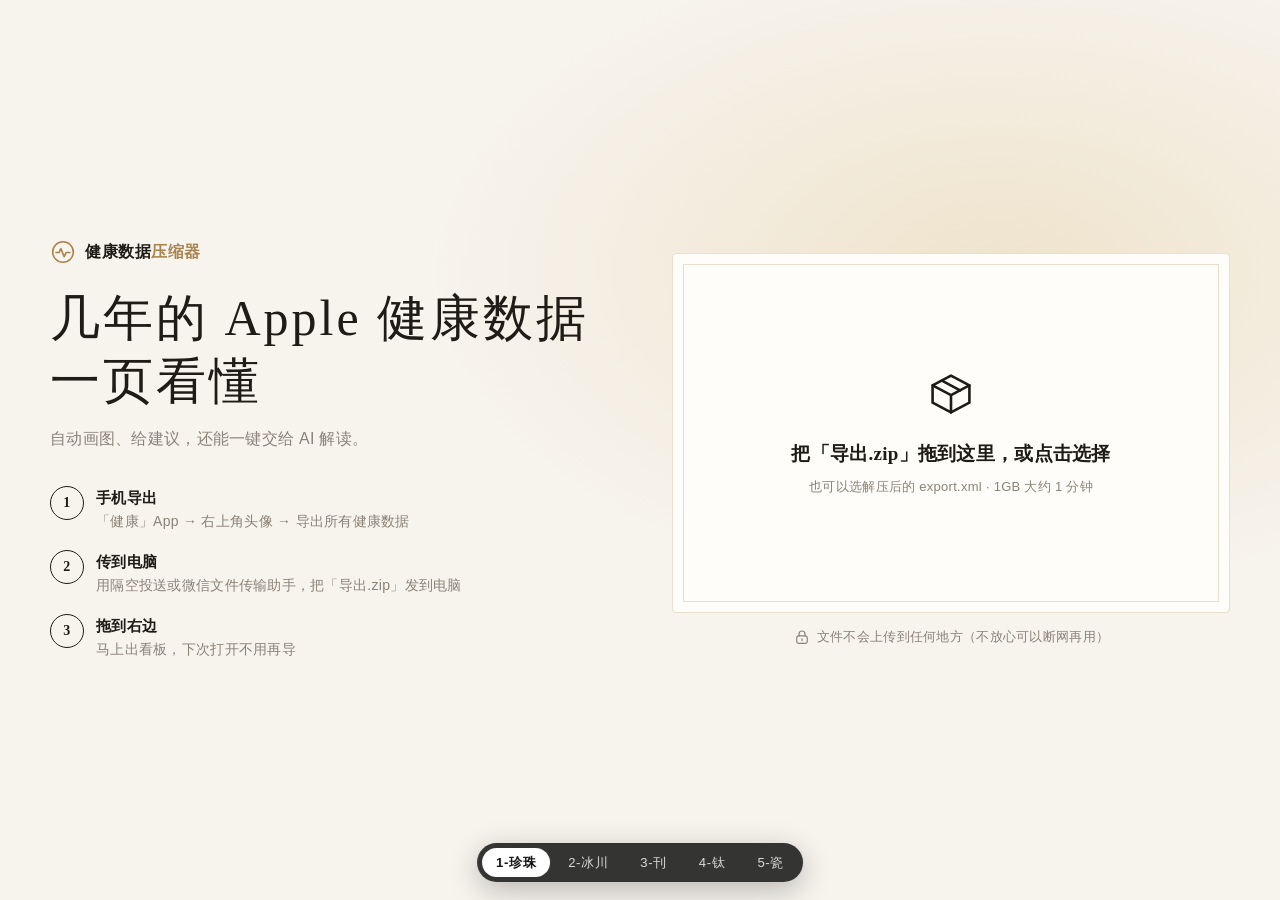
==== commit ca6e79bd: "去掉图例里的说明句；AI 解读说明不再提 DeepSeek Co-Authored-By: Claude Opus 5.5 <noreply@anthropic.com>" ====
--- a/design/款式1-珍珠.html
+++ b/design/款式1-珍珠.html
@@ -66,6 +66,13 @@
   .stat { background:var(--tile); border-radius:var(--r2); padding:8px 10px; }
   .stat .v { font-size:16px; font-weight:var(--num-w); font-family:var(--num); font-variant-numeric:tabular-nums; }
   .stat .l { font-size:11px; color:var(--sub); }
+  .stat .v span { display:none; }
+  .stat.wide { grid-column:span 2; }
+  .stat.wide .v { display:flex; align-items:baseline; gap:6px; }
+  .stat.wide .v span { display:inline; font-size:12px; font-weight:500; color:var(--sub); font-family:var(--font); }
+  .stat.wide .v em { margin-left:auto; font-style:normal; font-size:13px; color:var(--data); }
+  .sbar { height:4px; background:var(--track); border-radius:2px; margin:5px 0 4px; overflow:hidden; }
+  .sbar i { display:block; height:100%; background:var(--data); border-radius:2px; }
   .memo { display:grid; gap:4px; font-size:12px; color:var(--sub); }
   .memo span { display:flex; gap:6px; align-items:flex-start; }
   .memo .ic { width:14px; height:14px; margin-top:2px; }
@@ -76,11 +83,15 @@
   .tt { font-size:22px; margin:0; font-family:var(--display); font-weight:var(--h-w); }
   .top .sub { color:var(--sub); font-size:13px; }
   .tools { display:flex; align-items:center; gap:10px; }
-  .range { display:flex; align-items:center; gap:8px; color:var(--sub); }
+  .seg { display:flex; padding:3px; gap:2px; background:#e8e8ed; border-radius:10px; }
+  .seg button { background:none; border:0; color:var(--sub); font-weight:500; padding:6px 14px; border-radius:8px; transition:.15s; }
+  .seg button:hover { color:var(--ink); }
+  .seg button.on { background:var(--panel); color:var(--ink); font-weight:600; box-shadow:0 1px 3px rgba(0,0,0,.1), 0 0 0 .5px rgba(0,0,0,.04); }
   section.card { background:var(--panel); border:var(--border); border-radius:var(--r); padding:22px 24px; margin-bottom:18px; box-shadow:var(--shadow); scroll-margin-top:80px; }
   .sh { display:flex; align-items:baseline; gap:14px; flex-wrap:wrap; margin-bottom:16px; }
   h2 { font-size:17px; margin:0; font-family:var(--display); font-weight:var(--h-w); }
   .cap { font-size:12px; color:var(--sub); }
+  .note { font-size:12px; color:var(--sub); background:var(--tile); border-radius:8px; padding:6px 10px; margin:-6px 0 12px; display:inline-block; }
   .duo { display:grid; grid-template-columns:2fr 1fr; gap:18px; }
   .duo:has(#sec-sleep.hide), .duo:has(#sec-train.hide) { grid-template-columns:1fr; }
 
@@ -128,7 +139,9 @@
   .l-thin { border-top:1.5px solid var(--data); opacity:.4; }
   .l-dash { border-top:2px dashed var(--good); }
   .trends { display:grid; grid-template-columns:repeat(3,minmax(0,1fr)); gap:12px; }
-  .m { background:var(--tile); border-radius:var(--r2); padding:16px 16px 6px; min-width:0; }
+  .m { background:var(--tile); border-radius:var(--r2); padding:16px 16px 6px; min-width:0; transition:box-shadow .15s, background .15s; }
+  .m:hover, .ad:hover, .li:hover { background:var(--panel); box-shadow:0 0 0 1px var(--line), 0 6px 20px rgba(0,0,0,.06); }
+  .ad, .li { transition:box-shadow .15s, background .15s; }
   .mh { display:flex; justify-content:space-between; align-items:flex-start; gap:8px; }
   .mh b { font-size:15px; font-weight:600; }
   .u { font-size:12px; color:var(--sub); margin-left:6px; }
@@ -140,15 +153,31 @@
   .big span { font-size:12px; font-weight:400; color:var(--sub); margin-left:6px; font-family:var(--font); }
   .big small { display:block; font-size:12px; font-weight:400; color:var(--sub); font-family:var(--font); }
   .plot, #sleepPlot { width:100%; }
+  .m { display:flex; flex-direction:column; }
+  .m .plot { margin-top:auto; }
+  .mean { display:flex; gap:8px; align-items:flex-start; font-size:12px; line-height:1.55; color:var(--ink); margin:8px 0 6px; }
+  .mean em { display:block; font-style:normal; color:var(--sub); }
+  .lv { flex:none; font-size:11px; font-weight:600; padding:1px 7px; border-radius:5px; margin-top:1px; }
+  .lv.good { background:var(--good-soft); color:var(--good-ink); }
+  .lv.ok { background:var(--flat-soft); color:var(--sub); }
+  .lv.warn { background:#fdf0dc; color:#a86500; }
+  .lv.bad { background:var(--bad-soft); color:var(--bad-ink); }
   svg { display:block; overflow:visible; }
   svg .ax { font-size:11px; fill:var(--sub); font-family:var(--font); }
   svg .yr { font-size:12px; font-weight:600; fill:var(--ink); font-family:var(--num); }
   svg .nd { font-size:12px; fill:var(--mute); }
+  .sb { opacity:.85; transition:opacity .12s; }
+  svg.hov .sb { opacity:.25; }
+  svg.hov .sb.on { opacity:1; }
+  svg .tl { font-size:11px; font-weight:700; fill:var(--ink); font-family:var(--num); paint-order:stroke; stroke:var(--panel); stroke-width:3px; }
   .tgl { font-size:12px; color:var(--good-ink); display:flex; align-items:center; gap:6px; margin-top:2px; }
   .tgl i { width:18px; border-top:2px dashed var(--good); }
 
   /* 训练 */
-  .tr { display:grid; grid-template-columns:92px 1fr auto; align-items:center; gap:10px; padding:6px 0; font-size:13px; }
+  .tr { display:grid; grid-template-columns:92px 1fr auto; align-items:center; gap:10px; padding:6px 8px; margin:0 -8px; border-radius:8px; font-size:13px; transition:background .12s; }
+  .tr:hover { background:color-mix(in srgb, var(--data) 6%, transparent); }
+  #train:hover .tr:not(:hover) .tb i { opacity:.35; }
+  .tb i { transition:opacity .12s; }
   .tb { height:10px; background:var(--tile); border-radius:5px; overflow:hidden; }
   .tb i { display:block; height:100%; background:var(--data); border-radius:5px; }
   .tv { color:var(--sub); font-size:12px; font-variant-numeric:tabular-nums; }
@@ -158,7 +187,13 @@
   .ai { display:grid; grid-template-columns:1fr auto; gap:16px; align-items:center; }
   .btns { display:flex; flex-wrap:wrap; gap:10px; }
   .opts { display:flex; flex-wrap:wrap; gap:10px 22px; align-items:center; margin-bottom:12px; }
-  .opts label { display:flex; align-items:center; gap:6px; cursor:pointer; }
+  .opts label { display:flex; align-items:center; gap:7px; cursor:pointer; }
+  .optl { color:var(--sub); margin-right:-14px; }
+  .seg.sm button { padding:4px 12px; font-size:13px; }
+  input[type=checkbox] { appearance:none; -webkit-appearance:none; width:17px; height:17px; margin:0; border:1.5px solid var(--mute); border-radius:5px; background:var(--panel); display:grid; place-items:center; cursor:pointer; transition:.15s; }
+  input[type=checkbox]::after { content:""; width:5px; height:9px; border:solid #fff; border-width:0 2px 2px 0; transform:rotate(45deg) translate(-1px,-1px); opacity:0; }
+  input[type=checkbox]:checked { background:var(--accent); border-color:var(--accent); }
+  input[type=checkbox]:checked::after { opacity:1; }
   details { margin-top:14px; }
   summary { cursor:pointer; color:var(--sub); margin-bottom:12px; }
   textarea { width:100%; height:320px; font:12px/1.5 ui-monospace,Menlo,monospace; border:1px solid var(--line); border-radius:var(--r2); padding:12px; resize:vertical; background:var(--tile); color:var(--ink); }
@@ -253,7 +288,7 @@
     <div>
       <div class="logo"><svg class="ic"><use href="#i-logo"/></svg><div>健康数据<span>压缩器</span></div></div>
       <h1>几年的 Apple 健康数据<br>一页看懂</h1>
-      <p class="lead">自动画图、给建议，还能一键交给 DeepSeek 解读。</p>
+      <p class="lead">自动画图、给建议，还能一键交给 AI 解读。</p>
       <ol class="steps">
         <li><div><b>手机导出</b>「健康」App → 右上角头像 → 导出所有健康数据</div></li>
         <li><div><b>传到电脑</b>用隔空投送或微信文件传输助手，把「导出.zip」发到电脑</div></li>
@@ -302,12 +337,9 @@
     <header class="top">
       <div><div class="eb">Health Report</div><h1 class="tt">我的健康看板</h1><div class="sub" id="who"></div></div>
       <div class="tools">
-        <label class="range">时间范围 <select id="optRange">
-          <option value="0">全部</option><option value="3">最近 3 年</option>
-          <option value="2">最近 2 年</option><option value="1">最近 1 年</option>
-        </select></label>
+        <div class="seg" id="segRange"><button data-v="1">近 1 年</button><button data-v="2">近 2 年</button><button data-v="3">近 3 年</button><button data-v="0">全部</button></div>
+        <input type="hidden" id="optRange" value="0">
         <button id="copyTop"><svg class="ic"><use href="#i-copy"/></svg>复制给 AI</button>
-        <a class="btn ghost" href="https://chat.deepseek.com/" target="_blank" rel="noopener">打开 DeepSeek<svg class="ic"><use href="#i-ext"/></svg></a>
       </div>
     </header>
 
@@ -318,13 +350,14 @@
 
     <section class="card" id="sec-trend">
       <div class="sh"><div class="eb">02 · Trends</div><h2>这几年的变化</h2>
-        <span class="cap"><span class="lg"><i class="l-thick"></i>走势（3 个月平均）</span><span class="lg"><i class="l-thin"></i>每月</span><span class="lg"><i class="l-dash"></i>建议值</span>图下数字 = 全年平均 · 鼠标移上去看每个月</span></div>
+        <span class="cap"><span class="lg"><i class="l-thick"></i>走势（3 个月平均）</span><span class="lg"><i class="l-thin"></i>每月</span><span class="lg"><i class="l-dash"></i>建议值</span></span></div>
       <div class="trends" id="trends"></div>
     </section>
 
     <div class="duo">
       <section class="card" id="sec-sleep">
         <div class="sh"><div class="eb">03 · Sleep</div><h2>几点睡、几点醒</h2><span class="cap">每根柱子 = 那个月平均从几点睡到几点醒，越整齐越规律</span></div>
+        <div class="note" id="sleepNote"></div>
         <div id="sleepPlot"></div>
       </section>
       <section class="card" id="sec-train">
@@ -335,17 +368,17 @@
 
     <section class="card" id="sec-ai">
       <div class="ai">
-        <div><div class="eb">05 · AI</div><h2>让 AI 帮你解读</h2><div class="cap">上面的数据已经整理成一段文字，复制后粘贴给 DeepSeek，它会按固定格式写解读</div></div>
+        <div><div class="eb">05 · AI</div><h2>让 AI 帮你解读</h2><div class="cap">上面的数据已整理成一段文字，复制后粘贴给任意 AI，它会按固定格式写解读</div></div>
         <div class="btns">
           <button id="copy"><svg class="ic"><use href="#i-copy"/></svg>复制给 AI 的文字</button>
-          <a class="btn ghost" href="https://chat.deepseek.com/" target="_blank" rel="noopener">打开 DeepSeek<svg class="ic"><use href="#i-ext"/></svg></a>
           <button class="ghost" id="save"><svg class="ic"><use href="#i-down"/></svg>下载为 txt</button>
         </div>
       </div>
       <details>
         <summary>看看这段文字 · <span id="size"></span></summary>
         <div class="opts">
-          <label>明细 <select id="optGran"><option value="month">按月</option><option value="week">按周</option></select></label>
+          <span class="optl">明细</span><div class="seg sm" id="segGran"><button data-v="month" class="on">按月</button><button data-v="week">按周</button></div>
+          <input type="hidden" id="optGran" value="month">
           <label><input type="checkbox" id="optFull"> 全部指标</label>
           <label><input type="checkbox" id="optProfile" checked> 带上性别和年龄</label>
           <label><input type="checkbox" id="optPrompt" checked> 附上分析要求</label>
@@ -907,17 +940,29 @@
     $('newFile').onclick = newFile;
   };
   const span = R.first ? (Date.parse(R.last) - Date.parse(R.first)) / 864e5 / 365.25 : 0;
-  $('optRange').value = span > 3.2 ? '3' : '0';
+  setRange('0');
+  // 睡眠：从第一晚有记录算起，有多少晚记到了；训练：从第一次训练算起，平均每周几次
+  const days = (a, b) => Math.round((Date.parse(b) - Date.parse(a)) / 864e5) + 1;
+  const slept = R.rows.filter(r => r.sleep != null);
+  const sleepPct = slept.length ? slept.length / days(slept[0].date, R.last) : 0;
+  const wk = R.workouts.map(w => w.date).sort();
+  const perWeek = wk.length ? wk.length / Math.max(1, days(wk[0], R.last) / 7) : 0;
+  const ymShort = d => d.slice(0, 4) + '.' + +d.slice(5, 7);
   const stats = [
     [span >= 1 ? span.toFixed(1) + ' 年' : Math.round(span * 365) + ' 天', '数据跨度'],
     [R.records >= 1e6 ? (R.records / 1e4).toFixed(0) + ' 万' : R.records.toLocaleString(), '条原始记录'],
-    [R.nights.toLocaleString(), '晚睡眠'],
-    [R.workouts.length.toLocaleString(), '次训练'],
-  ];
+    slept.length && [slept.length.toLocaleString() + ' 晚', '有睡眠记录', sleepPct,
+      `${ymShort(slept[0].date)} 起，${Math.round(sleepPct * 100)}% 的晚上有记录`],
+    wk.length && [wk.length.toLocaleString() + ' 次', '训练', null,
+      `${ymShort(wk[0])} 起，平均每周 ${perWeek.toFixed(1)} 次`],
+  ].filter(Boolean);
   const age = R.dob && (R.exportDate || R.last) ? Math.floor((Date.parse(R.exportDate || R.last) - Date.parse(R.dob)) / 864e5 / 365.25) : null;
   $('who').textContent = [R.first + ' 至 ' + R.last, R.sex, age > 0 && age < 120 ? age + ' 岁' : null,
     R.exportDate ? '手机导出于 ' + R.exportDate : null].filter(Boolean).join(' · ');
-  $('stats').innerHTML = stats.map(([v, l]) => `<div class="stat"><div class="v">${v}</div><div class="l">${l}</div></div>`).join('');
+  $('stats').innerHTML = stats.map(([v, l, pct, note]) => `<div class="stat${note ? ' wide' : ''}"><div class="v">${v}<span>${l}</span>` +
+    (pct != null ? `<em>${Math.round(pct * 100)}%</em>` : '') + '</div>' +
+    (pct != null ? `<div class="sbar"><i style="width:${(pct * 100).toFixed(1)}%"></i></div>` : '') +
+    `<div class="l">${note || l}</div></div>`).join('');
   $('landing').classList.add('hide');
   $('result').classList.remove('hide');
   render();
@@ -1055,6 +1100,38 @@
   hit.onmouseleave = () => { guide.setAttribute('visibility', 'hidden'); dot.setAttribute('visibility', 'hidden'); hideTip(); };
 }
 
+// 每个指标：一句话说它是什么、参考范围是多少，再给最近半年打个档（常见参考值，不是诊断）
+const ageOf = () => R.dob ? Math.floor((Date.parse(R.exportDate || R.last) - Date.parse(R.dob)) / 864e5 / 365.25) : null;
+function vo2Bars(age, sex) {
+  // 30~39 岁的分档，每大 10 岁约降 3.5
+  const t = sex === '女' ? [28, 33, 38] : [35, 40, 45], d = age ? (age - 35) / 10 * 3.5 : 0;
+  return t.map(v => Math.round(v - d));
+}
+const MEANS = {
+  rhr: { what: '安静坐着时每分钟心跳几次，心脏越有劲跳得越少', ref: () => '成年人一般 60~100，常运动的人 50~60',
+    lv: v => v < 50 ? ['good', '运动员水平'] : v < 60 ? ['good', '很好'] : v < 75 ? ['ok', '正常'] : v <= 90 ? ['warn', '正常偏高'] : ['bad', '偏高'] },
+  hrv: { what: '心跳间隔的细微变化，越大说明恢复得越好、压力越小',
+    ref: x => `同龄人大约 ${hrvNorm(x.age)} 毫秒，个人差异大，主要跟自己比`,
+    lv: (v, x) => v >= hrvNorm(x.age) * 1.15 ? ['good', '高于同龄人'] : v >= hrvNorm(x.age) * 0.85 ? ['ok', '同龄人平均'] : ['warn', '低于同龄人'] },
+  vo2: { what: '身体每分钟能用多少氧气，代表心肺耐力，和长寿关系密切',
+    ref: x => { const t = vo2Bars(x.age, x.sex); return `${[x.sex, x.age ? x.age + ' 岁' : ''].filter(Boolean).join(' · ') || '30 多岁'}：${t[1]} 以上算良好，${t[2]} 以上优秀`; },
+    lv: (v, x) => { const t = vo2Bars(x.age, x.sex); return v >= t[2] ? ['good', '优秀'] : v >= t[1] ? ['good', '良好'] : v >= t[0] ? ['ok', '一般'] : ['warn', '偏低']; } },
+  sleep: { what: '真正睡着的时间，不算躺在床上醒着的', ref: () => '成年人建议每晚 7~9 小时',
+    lv: v => v > 9.5 ? ['warn', '偏多'] : v >= 7 ? ['good', '够了'] : v >= 6 ? ['warn', '偏少'] : ['bad', '不够'] },
+  deep: { what: '睡得最沉的阶段，身体在这时修复、大脑清理垃圾',
+    ref: x => `一般占整晚的 13%~23%${x.share ? `，你占 ${Math.round(x.share * 100)}%` : ''}`,
+    lv: (v, x) => !x.share ? ['ok', '—'] : x.share >= 0.13 ? ['good', '正常'] : ['warn', '偏少'] },
+  steps: { what: '每天走路的总步数，包括上下班、逛街', ref: () => '每天 8000 步左右，健康收益最明显',
+    lv: v => v >= 10000 ? ['good', '很活跃'] : v >= 8000 ? ['good', '达标'] : v >= 5000 ? ['warn', '偏少'] : ['bad', '久坐'] },
+  ex: { what: '让心跳明显加快的活动时间，就是手表上的绿环', ref: () => '世卫组织建议每周至少 150 分钟，约每天 22 分钟',
+    lv: v => v >= 30 ? ['good', '达标'] : v >= 22 ? ['ok', '刚够最低建议'] : ['warn', '不够'] },
+  wkN: { what: '每周用手表记录的训练次数（跑步、力量、游泳等）', ref: () => '建议每周 3 次以上，其中 2 次力量训练',
+    lv: v => v >= 3 ? ['good', '规律'] : v >= 1.5 ? ['warn', '偏少'] : ['bad', '很少'] },
+  weight: { what: '体重要结合身高看才知道胖瘦，这里主要看它有没有变', ref: () => '和最早半年比，变化在 2 公斤以内算稳定',
+    lv: (v, x) => x.diff == null ? ['ok', '—'] : Math.abs(x.diff) < 2 ? ['good', '稳定'] : ['warn', x.diff > 0 ? '在上升' : '在下降'] },
+};
+const hrvNorm = age => Math.round(age ? Math.max(25, 66 - 0.7 * age) : 42);
+
 function drawTrends() {
   const box = $('trends');
   box.innerHTML = '';
@@ -1062,9 +1139,10 @@
     const c = COL[k], ms = REP.months.filter(o => o[k] != null);
     if (ms.length < 3) continue;
     const recent = mean(ms.slice(-6), k);
-    let badge = '', compare = '';
+    let badge = '', compare = '', diff = null;
     if (ms.length >= 12) {
-      const early = mean(ms.slice(0, 6), k), diff = recent - early;
+      const early = mean(ms.slice(0, 6), k);
+      diff = recent - early;
       compare = `<small>最早半年是 ${HD.fmt(c, early)}（${ym(ms[0].key)}起）</small>`;
       let cls = 'flat', word = '基本持平', arrow = '→';
       if (Math.abs(diff) >= moved) {
@@ -1078,11 +1156,20 @@
     const el = document.createElement('div');
     el.className = 'm';
     el.innerHTML = `<div class="mh"><div><b>${c.label}</b><span class="u">${[c.unit, c.hint].filter(Boolean).join(' · ')}</span></div>${badge}</div>
-      <div class="big">${HD.fmt(c, recent)}<span>最近半年</span>${compare}</div>
+      <div class="big">${HD.fmt(c, recent)}<span>最近半年</span>${compare}</div>${meaning(k, recent, diff)}
       <div class="tgl">${target != null ? `<i></i>${targetLabel}` : '&nbsp;'}</div><div class="plot"></div>`;
     box.appendChild(el);
     lineChart(el.querySelector('.plot'), REP.months, c, span, target, targetLabel);
   }
+}
+
+function meaning(k, v, diff) {
+  const M = MEANS[k];
+  if (!M) return '';
+  const sl = mean(REP.months.filter(o => o.sleep != null).slice(-6), 'sleep');
+  const x = { age: ageOf(), sex: R.sex, diff, share: k === 'deep' && sl ? v / (sl * 60) : null };
+  const [cls, word] = M.lv(v, x);
+  return `<div class="mean"><span class="lv ${cls}">${word}</span><span>${M.what}<em>${M.ref(x)}</em></span></div>`;
 }
 
 const clock = m => HD.fmt(COL.bed, m);
@@ -1090,6 +1177,12 @@
   const months = trim(REP.months, o => o.bed != null && o.wake != null), has = months.filter(o => o.bed != null && o.wake != null);
   $('sec-sleep').classList.toggle('hide', has.length < 2);
   if (has.length < 2) return;
+  // 选的范围比睡眠记录长时，说清楚为什么图只画了这几年
+  const shown = REP.years.map(y => y.key), firstY = months[0].key.slice(0, 4);
+  const before = shown.filter(y => y < firstY), gaps = shown.filter(y => y >= firstY && REP.years.find(o => o.key === y).bed == null);
+  $('sleepNote').innerHTML = [before.length ? `睡眠记录从 ${ym(months[0].key)} 开始（要戴着手表睡觉才有），之前的 ${before.length} 年没有` : '',
+    gaps.length ? `${gaps.join('、')} 年整年没有睡眠记录，可能那段时间晚上没戴表` : ''].filter(Boolean).join('；');
+  $('sleepNote').classList.toggle('hide', !before.length && !gaps.length);
   const box = $('sleepPlot');
   const W = box.clientWidth || 600, H = 240, L = 42, RR = 4, T = 10, B = 22, n = months.length;
   const x = i => L + (i + 0.5) / n * (W - L - RR);
@@ -1102,19 +1195,33 @@
     s += `<line x1="${L}" x2="${W - RR}" y1="${y(m)}" y2="${y(m)}" stroke="${GRID}"/><text x="${L - 6}" y="${y(m) + 4}" text-anchor="end" class="ax">${clock(m)}</text>`;
   }
   s = yearBands(months, x, (W - L - RR) / n, T, H - B, H, null) + s;
-  const bw = Math.max(3, Math.min(14, (W - L - RR) / n * 0.62));
+  const bw = Math.max(3, Math.min(14, (W - L - RR) / n * 0.62)), cw = (W - L - RR) / n;
+  // 悬停时这一列打底色、其它柱子变淡，柱子两端标出几点睡、几点醒
+  s += `<rect class="col" y="${T}" width="${cw}" height="${H - T - B}" rx="6" fill="${LINE}" opacity=".08" visibility="hidden"/>`;
   months.forEach((o, i) => {
     if (o.bed == null || o.wake == null) return;
-    s += `<rect x="${x(i) - bw / 2}" y="${y(o.bed)}" width="${bw}" height="${Math.max(2, y(o.wake) - y(o.bed))}" rx="${Math.min(4, bw / 2)}" fill="${LINE}" opacity=".85"/>`;
+    s += `<rect class="sb" data-i="${i}" x="${x(i) - bw / 2}" y="${y(o.bed)}" width="${bw}" height="${Math.max(2, y(o.wake) - y(o.bed))}" rx="${Math.min(4, bw / 2)}" fill="${LINE}"/>`;
     s += `<rect class="hit" data-i="${i}" x="${x(i) - (W - L - RR) / n / 2}" y="${T}" width="${(W - L - RR) / n}" height="${H - T - B}" fill="transparent"/>`;
   });
+  s += `<text class="tl tl-a" text-anchor="middle" visibility="hidden"></text><text class="tl tl-b" text-anchor="middle" visibility="hidden"></text>`;
   box.innerHTML = `<svg width="${W}" height="${H}">${s}</svg>`;
+  const svg = box.firstChild, col = svg.querySelector('.col'), ta = svg.querySelector('.tl-a'), tb = svg.querySelector('.tl-b');
   box.querySelectorAll('.hit').forEach(r => {
-    const o = months[+r.dataset.i];
+    const i = +r.dataset.i, o = months[i];
+    r.onmouseenter = () => {
+      svg.classList.add('hov');
+      svg.querySelectorAll('.sb').forEach(b => b.classList.toggle('on', +b.dataset.i === i));
+      col.setAttribute('x', x(i) - cw / 2); col.setAttribute('visibility', 'visible');
+      ta.textContent = clock(o.bed); ta.setAttribute('x', x(i)); ta.setAttribute('y', y(o.bed) - 6); ta.setAttribute('visibility', 'visible');
+      tb.textContent = clock(o.wake); tb.setAttribute('x', x(i)); tb.setAttribute('y', y(o.wake) + 15); tb.setAttribute('visibility', 'visible');
+    };
     r.onmousemove = e => showTip(e, `<b>${ym(o.key)}</b><br>入睡 ${clock(o.bed)} · 醒来 ${clock(o.wake)}` +
       (o.sleep != null ? `<br>真正睡着 ${o.sleep.toFixed(1)} 小时` : '') +
       (o.bedSd != null ? `<br>入睡时间前后差 ${Math.round(o.bedSd)} 分钟` : ''));
-    r.onmouseleave = hideTip;
+    r.onmouseleave = () => {
+      hideTip(); svg.classList.remove('hov');
+      for (const el of [col, ta, tb]) el.setAttribute('visibility', 'hidden');
+    };
   });
 }
 
@@ -1289,8 +1396,18 @@
 $('drop').ondragover = e => { e.preventDefault(); $('drop').classList.add('over'); };
 $('drop').ondragleave = () => $('drop').classList.remove('over');
 $('drop').ondrop = e => { e.preventDefault(); $('drop').classList.remove('over'); const f = e.dataTransfer.files[0]; if (f) run(f); };
-$('optRange').onchange = render;
-for (const id of ['optGran', 'optFull', 'optProfile', 'optPrompt']) $(id).onchange = refreshText;
+// 时间范围：一排分段按钮，点哪个哪个变白底
+function setRange(v) {
+  $('optRange').value = v;
+  for (const b of $('segRange').children) b.classList.toggle('on', b.dataset.v === v);
+}
+for (const b of $('segRange').children) b.onclick = () => { if (b.dataset.v === $('optRange').value) return; setRange(b.dataset.v); render(); };
+for (const id of ['optFull', 'optProfile', 'optPrompt']) $(id).onchange = refreshText;
+for (const b of $('segGran').children) b.onclick = () => {
+  $('optGran').value = b.dataset.v;
+  for (const x of $('segGran').children) x.classList.toggle('on', x === b);
+  refreshText();
+};
 let rz;
 addEventListener('resize', () => { clearTimeout(rz); rz = setTimeout(() => { if (REP) { readColors(); drawTrends(); drawSleep(); } }, 150); });
 
